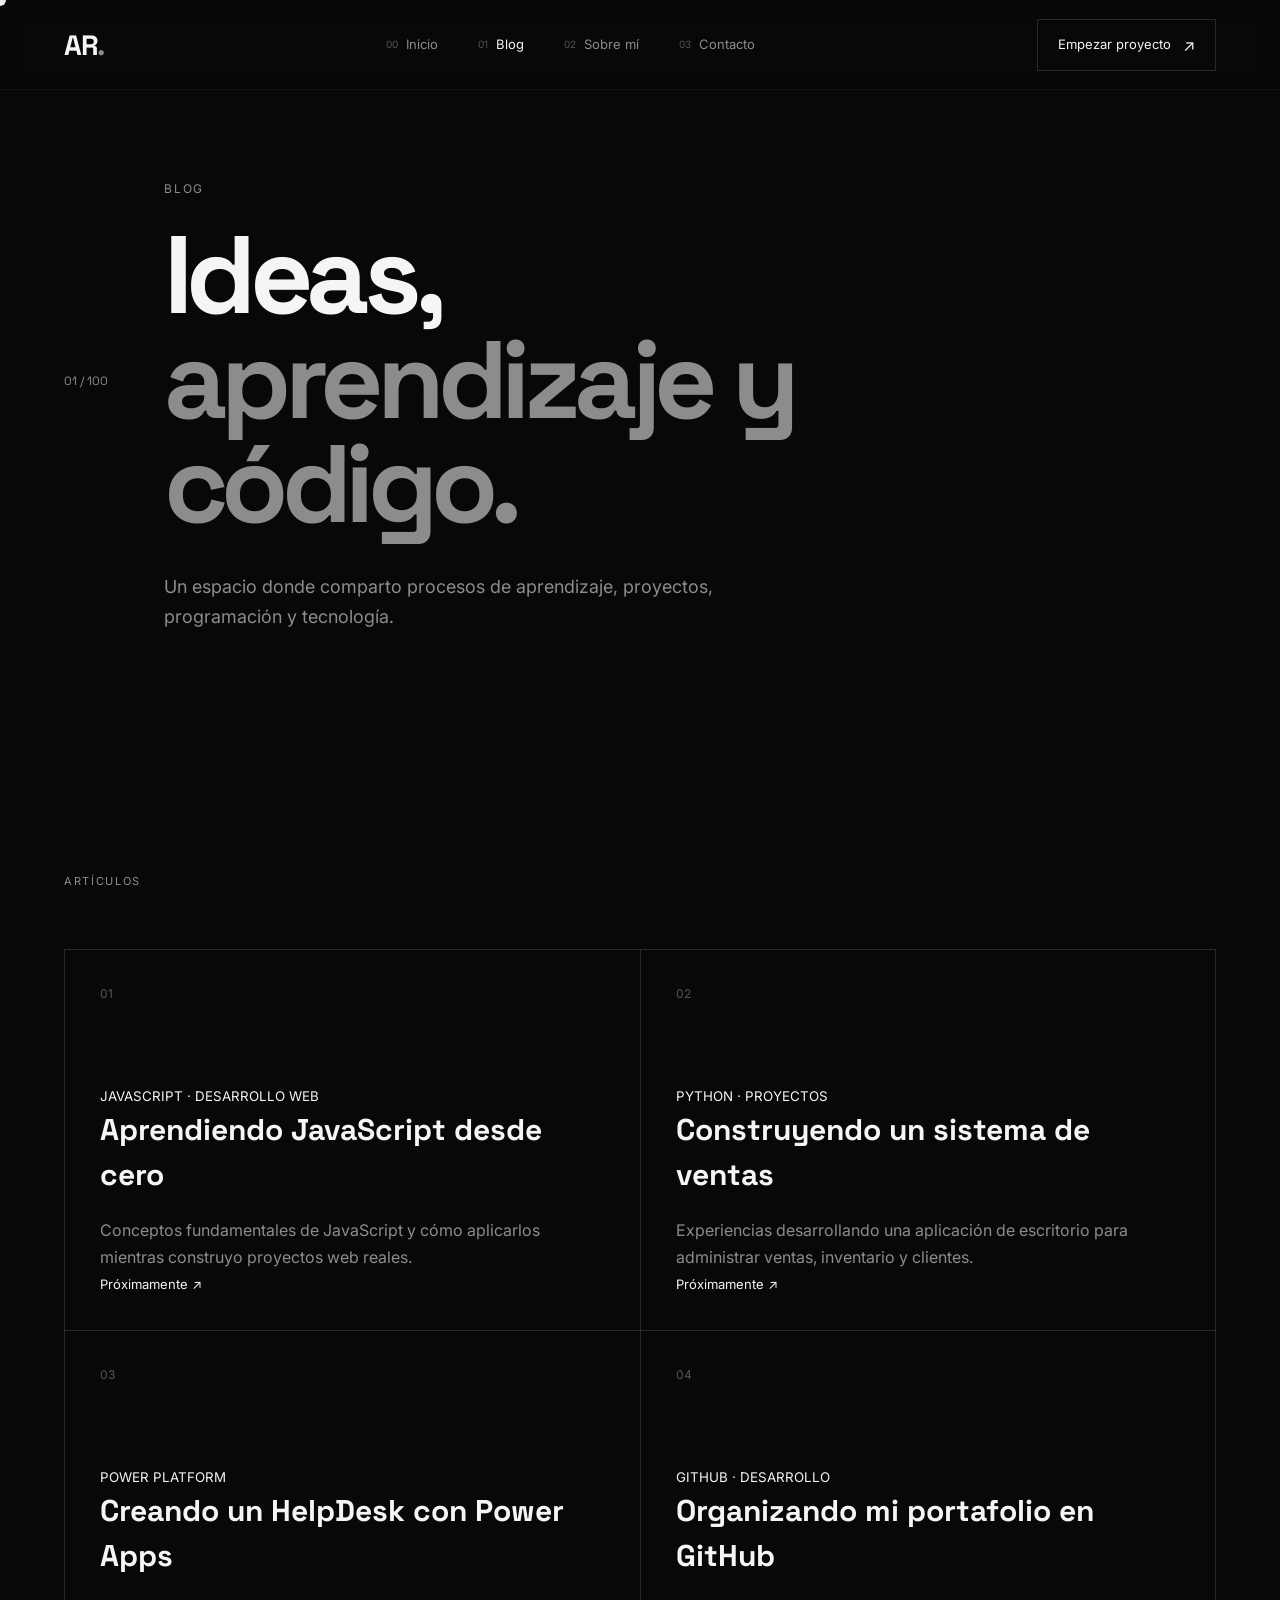
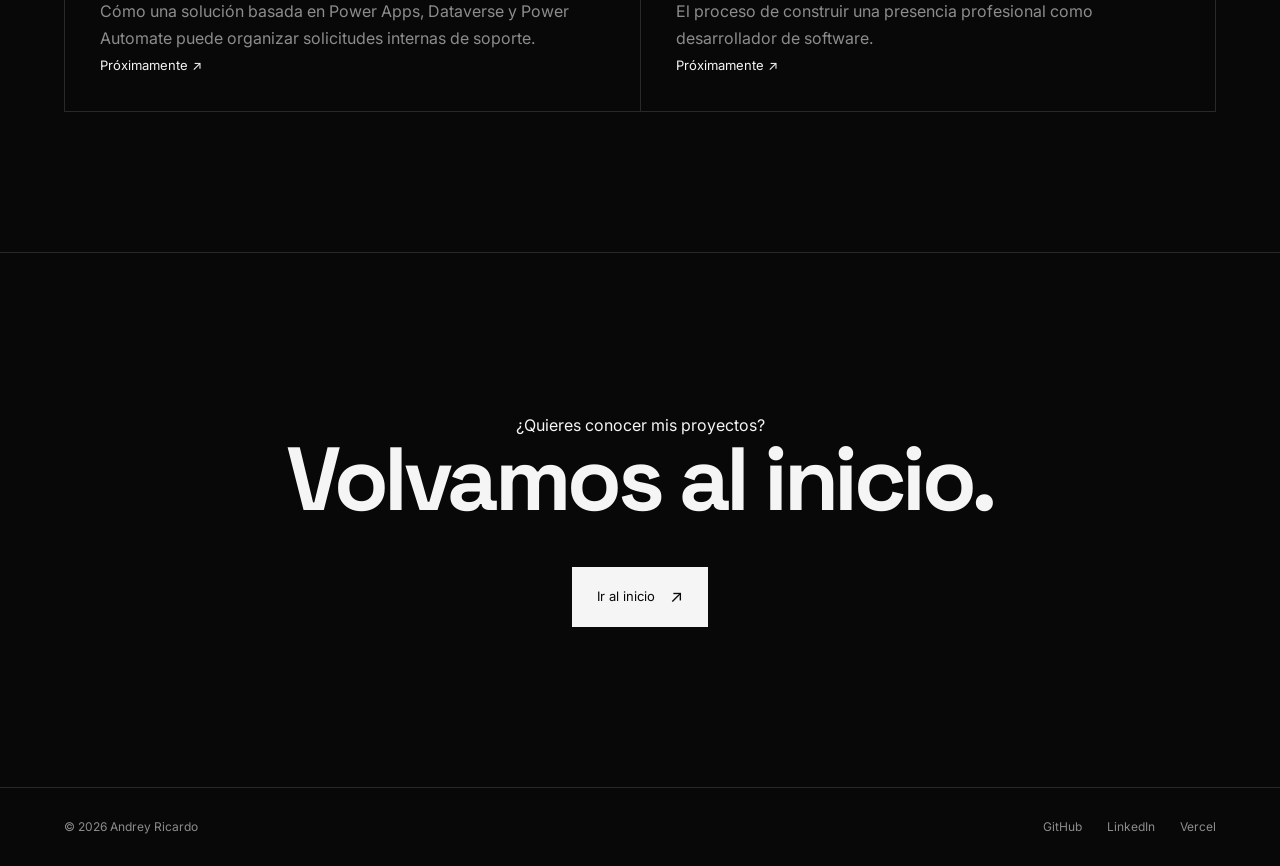
==== blog.html @ fd251677 "Se agrega el proyecto" ====
<!DOCTYPE html>
<html lang="es">
<head>

    <meta charset="UTF-8">
    <meta name="viewport" content="width=device-width, initial-scale=1.0">

    <title>Blog | Andrey Ricardo</title>

    <meta
        name="description"
        content="Blog de desarrollo de software de Andrey Ricardo."
    >

    <link rel="preconnect" href="https://fonts.googleapis.com">
    <link rel="preconnect" href="https://fonts.gstatic.com" crossorigin>

    <link
        href="https://fonts.googleapis.com/css2?family=Inter:wght@400;500;600;700&family=Space+Grotesk:wght@400;500;600;700&display=swap"
        rel="stylesheet"
    >

    <link rel="stylesheet" href="styles.css">

</head>

<body>

    <div class="cursor"></div>


    <!-- ================= HEADER ================= -->

    <header class="header">

        <a href="index.html" class="logo">
            AR<span>.</span>
        </a>

        <nav class="nav">

            <a href="index.html" class="nav-link">
                <span>00</span> Inicio
            </a>

            <a href="blog.html" class="nav-link active">
                <span>01</span> Blog
            </a>

            <a href="sobre-mi.html" class="nav-link">
                <span>02</span> Sobre mí
            </a>

            <a href="contacto.html" class="nav-link">
                <span>03</span> Contacto
            </a>

        </nav>

        <a href="contacto.html" class="header-button">
            Empezar proyecto
            <span>↗</span>
        </a>

        <button class="menu-button" id="menuButton">
            ☰
        </button>

    </header>


    <!-- ================= MENU MOVIL ================= -->

    <div class="mobile-menu" id="mobileMenu">

        <a href="index.html">00 — Inicio</a>
        <a href="blog.html">01 — Blog</a>
        <a href="sobre-mi.html">02 — Sobre mí</a>
        <a href="contacto.html">03 — Contacto</a>

    </div>


    <!-- ================= CONTENIDO ================= -->

    <main>

        <section class="page-hero">

            <div class="hero-number">
                01 / 100
            </div>

            <div>

                <p class="eyebrow">
                    BLOG
                </p>

                <h1>
                    Ideas,
                    <span>aprendizaje y código.</span>
                </h1>

                <p>
                    Un espacio donde comparto procesos de aprendizaje,
                    proyectos, programación y tecnología.
                </p>

            </div>

        </section>


        <section class="section">

            <div class="section-label">
                ARTÍCULOS
            </div>

            <div class="blog-grid">


                <article class="blog-card">

                    <div class="blog-number">
                        01
                    </div>

                    <div class="blog-content">

                        <small>
                            JAVASCRIPT · DESARROLLO WEB
                        </small>

                        <h2>
                            Aprendiendo JavaScript desde cero
                        </h2>

                        <p>
                            Conceptos fundamentales de JavaScript y cómo
                            aplicarlos mientras construyo proyectos web reales.
                        </p>

                        <span class="read-more">
                            Próximamente ↗
                        </span>

                    </div>

                </article>


                <article class="blog-card">

                    <div class="blog-number">
                        02
                    </div>

                    <div class="blog-content">

                        <small>
                            PYTHON · PROYECTOS
                        </small>

                        <h2>
                            Construyendo un sistema de ventas
                        </h2>

                        <p>
                            Experiencias desarrollando una aplicación de
                            escritorio para administrar ventas, inventario
                            y clientes.
                        </p>

                        <span class="read-more">
                            Próximamente ↗
                        </span>

                    </div>

                </article>


                <article class="blog-card">

                    <div class="blog-number">
                        03
                    </div>

                    <div class="blog-content">

                        <small>
                            POWER PLATFORM
                        </small>

                        <h2>
                            Creando un HelpDesk con Power Apps
                        </h2>

                        <p>
                            Cómo una solución basada en Power Apps,
                            Dataverse y Power Automate puede organizar
                            solicitudes internas de soporte.
                        </p>

                        <span class="read-more">
                            Próximamente ↗
                        </span>

                    </div>

                </article>


                <article class="blog-card">

                    <div class="blog-number">
                        04
                    </div>

                    <div class="blog-content">

                        <small>
                            GITHUB · DESARROLLO
                        </small>

                        <h2>
                            Organizando mi portafolio en GitHub
                        </h2>

                        <p>
                            El proceso de construir una presencia profesional
                            como desarrollador de software.
                        </p>

                        <span class="read-more">
                            Próximamente ↗
                        </span>

                    </div>

                </article>


            </div>

        </section>


        <section class="cta">

            <p>
                ¿Quieres conocer mis proyectos?
            </p>

            <h2>
                Volvamos al inicio.
            </h2>

            <a href="index.html" class="button button-primary">
                Ir al inicio
                <span>↗</span>
            </a>

        </section>

    </main>


    <!-- ================= FOOTER ================= -->

    <footer class="footer">

        <div>
            © 2026 Andrey Ricardo
        </div>

        <div class="footer-links">

            <a
                href="https://github.com/andrey300910"
                target="_blank"
                rel="noopener noreferrer"
            >
                GitHub
            </a>

            <a
                href="https://www.linkedin.com/in/andrey-ricardo-silva-8a6061210"
                target="_blank"
                rel="noopener noreferrer"
            >
                LinkedIn
            </a>

            <a
                href="https://vercel.com/andrey300910s-projects"
                target="_blank"
                rel="noopener noreferrer"
            >
                Vercel
            </a>

        </div>

    </footer>


    <script src="script.js"></script>

</body>
</html>
---- styles.css ----
/* ==========================================
   VARIABLES
========================================== */

:root {
    --background: #080808;
    --background-light: #101010;
    --text: #f5f5f5;
    --text-muted: #8c8c8c;
    --border: #292929;

    --font-main: "Inter", sans-serif;
    --font-title: "Space Grotesk", sans-serif;
}


/* ==========================================
   RESET
========================================== */

* {
    margin: 0;
    padding: 0;
    box-sizing: border-box;
}

html {
    scroll-behavior: smooth;
}

body {
    background: var(--background);
    color: var(--text);

    font-family: var(--font-main);

    line-height: 1.5;

    overflow-x: hidden;
}

body.loaded {
    opacity: 1;
}

a {
    color: inherit;
    text-decoration: none;
}

button,
input,
textarea {
    font-family: inherit;
}

button {
    border: none;
}

::selection {
    background: var(--text);
    color: var(--background);
}


/* ==========================================
   CURSOR
========================================== */

.cursor {
    position: fixed;

    width: 12px;
    height: 12px;

    background: var(--text);

    border-radius: 50%;

    pointer-events: none;

    transform: translate(-50%, -50%);

    z-index: 9999;

    mix-blend-mode: difference;

    transition:
        width 0.2s ease,
        height 0.2s ease;
}


/* ==========================================
   HEADER
========================================== */

.header {
    position: fixed;

    top: 0;
    left: 0;

    width: 100%;

    height: 90px;

    padding: 0 5vw;

    display: flex;

    align-items: center;

    justify-content: space-between;

    background: rgba(8, 8, 8, 0.88);

    backdrop-filter: blur(12px);

    border-bottom: 1px solid rgba(255, 255, 255, 0.05);

    z-index: 1000;
}


/* LOGO */

.logo {
    font-family: var(--font-title);

    font-size: 28px;

    font-weight: 700;

    letter-spacing: -0.05em;
}

.logo span {
    color: var(--text-muted);
}


/* NAV */

.nav {
    display: flex;

    align-items: center;

    gap: 40px;
}

.nav-link {
    display: flex;

    align-items: center;

    gap: 8px;

    color: var(--text-muted);

    font-size: 13px;

    transition: color 0.3s ease;
}

.nav-link span {
    color: #555;

    font-size: 10px;
}

.nav-link:hover,
.nav-link.active {
    color: var(--text);
}


/* HEADER BUTTON */

.header-button {
    display: flex;

    align-items: center;

    gap: 12px;

    padding: 13px 20px;

    border: 1px solid var(--border);

    font-size: 13px;

    transition:
        background 0.3s ease,
        color 0.3s ease;
}

.header-button span {
    font-size: 16px;
}

.header-button:hover {
    background: var(--text);

    color: var(--background);
}


/* MENU BUTTON */

.menu-button {
    display: none;

    background: transparent;

    color: var(--text);

    cursor: pointer;

    font-size: 13px;
}


/* MOBILE MENU */

.mobile-menu {
    display: none;

    position: fixed;

    top: 90px;
    left: 0;

    width: 100%;

    padding: 25px;

    background: var(--background);

    border-bottom: 1px solid var(--border);

    z-index: 999;
}

.mobile-menu a {
    display: block;

    padding: 18px 0;

    border-bottom: 1px solid var(--border);

    color: var(--text-muted);

    font-size: 14px;
}

.mobile-menu a:hover {
    color: var(--text);
}


/* ==========================================
   HERO
========================================== */

.hero {
    min-height: 100vh;

    padding: 180px 5vw 100px;

    display: flex;

    flex-direction: column;

    justify-content: center;
}

.hero-number {
    color: var(--text-muted);

    font-size: 12px;

    margin-bottom: 50px;

    font-family: var(--font-title);
}

.hero-content {
    max-width: 1100px;
}

.eyebrow {
    margin-bottom: 25px;

    color: var(--text-muted);

    font-size: 12px;

    letter-spacing: 0.15em;

    text-transform: uppercase;
}

.hero h1 {
    max-width: 1100px;

    font-family: var(--font-title);

    font-size: clamp(55px, 9vw, 125px);

    line-height: 0.95;

    letter-spacing: -0.06em;
}

.hero h1 span {
    display: block;

    color: var(--text-muted);
}

.hero-description {
    max-width: 650px;

    margin-top: 40px;

    color: var(--text-muted);

    font-size: 18px;

    line-height: 1.7;
}

.hero-info {
    display: flex;

    flex-wrap: wrap;

    gap: 40px;

    margin-top: 50px;
}

.hero-info-item {
    display: flex;

    flex-direction: column;

    gap: 8px;
}

.hero-info-item span:first-child {
    color: #555;

    font-size: 10px;

    text-transform: uppercase;

    letter-spacing: 0.1em;
}

.hero-info-item span:last-child {
    font-size: 14px;
}

.hero-buttons {
    display: flex;

    gap: 15px;

    margin-top: 50px;
}


/* ==========================================
   BUTTONS
========================================== */

.button {
    display: inline-flex;

    align-items: center;

    justify-content: center;

    gap: 15px;

    padding: 16px 24px;

    border: 1px solid var(--border);

    font-size: 13px;

    transition:
        background 0.3s ease,
        color 0.3s ease,
        border-color 0.3s ease;
}

.button span {
    font-size: 17px;
}

.button-primary {
    background: var(--text);

    color: var(--background);

    border-color: var(--text);
}

.button-primary:hover {
    background: transparent;

    color: var(--text);
}

.button-secondary {
    background: transparent;

    color: var(--text);
}

.button-secondary:hover {
    background: var(--text);

    color: var(--background);

    border-color: var(--text);
}


/* ==========================================
   MARQUEE
========================================== */

.marquee {
    width: 100%;

    overflow: hidden;

    border-top: 1px solid var(--border);

    border-bottom: 1px solid var(--border);

    padding: 25px 0;
}

.marquee-content {
    display: flex;

    width: max-content;

    gap: 50px;

    animation: marquee 25s linear infinite;
}

.marquee-content span {
    font-family: var(--font-title);

    font-size: 15px;

    text-transform: uppercase;

    letter-spacing: 0.08em;

    color: var(--text-muted);
}

@keyframes marquee {

    from {
        transform: translateX(0);
    }

    to {
        transform: translateX(-50%);
    }

}


/* ==========================================
   SECTIONS
========================================== */

.section {
    padding: 140px 5vw;
}

.section-label {
    margin-bottom: 60px;

    color: var(--text-muted);

    font-size: 11px;

    text-transform: uppercase;

    letter-spacing: 0.15em;
}


/* ==========================================
   MANIFESTO
========================================== */

.manifesto {
    border-top: 1px solid var(--border);
}

.manifesto-content {
    max-width: 1100px;
}

.manifesto h2 {
    font-family: var(--font-title);

    font-size: clamp(40px, 6vw, 80px);

    line-height: 1;

    letter-spacing: -0.04em;
}

.manifesto h2 span {
    color: var(--text-muted);
}

.manifesto p {
    max-width: 700px;

    margin-top: 35px;

    color: var(--text-muted);

    font-size: 17px;

    line-height: 1.8;
}


/* ==========================================
   PROJECTS
========================================== */

.projects-grid {
    display: grid;

    grid-template-columns: repeat(3, 1fr);

    gap: 1px;

    background: var(--border);

    border: 1px solid var(--border);
}

.project-card {
    min-height: 420px;

    padding: 35px;

    background: var(--background);

    display: flex;

    flex-direction: column;

    justify-content: space-between;

    transition: background 0.3s ease;
}

.project-card:hover {
    background: var(--background-light);
}

.project-top {
    display: flex;

    justify-content: space-between;

    align-items: flex-start;
}

.project-number {
    color: #555;

    font-size: 11px;
}

.project-icon {
    color: var(--text-muted);

    font-size: 25px;
}

.project-card h3 {
    margin-bottom: 20px;

    font-family: var(--font-title);

    font-size: 27px;
}

.project-card p {
    color: var(--text-muted);

    line-height: 1.7;
}

.project-tags {
    display: flex;

    flex-wrap: wrap;

    gap: 8px;

    margin-top: 25px;
}

.project-tags span {
    padding: 7px 10px;

    border: 1px solid var(--border);

    color: var(--text-muted);

    font-size: 10px;
}


/* ==========================================
   STACK
========================================== */

.stack-content {
    display: grid;

    grid-template-columns: 1fr 2fr;

    gap: 80px;
}

.stack-content h2 {
    font-family: var(--font-title);

    font-size: clamp(35px, 5vw, 60px);

    line-height: 1;
}

.stack-content h2 span {
    color: var(--text-muted);
}

.stack-grid {
    display: grid;

    grid-template-columns: repeat(2, 1fr);

    border-top: 1px solid var(--border);
}

.stack-item {
    padding: 25px 0;

    border-bottom: 1px solid var(--border);

    color: var(--text-muted);

    font-family: var(--font-title);

    transition: color 0.3s ease;
}

.stack-item:hover {
    color: var(--text);
}


/* ==========================================
   CTA
========================================== */

.cta {
    padding: 160px 5vw;

    border-top: 1px solid var(--border);

    text-align: center;
}

.cta-content {
    max-width: 900px;

    margin: 0 auto;
}

.cta h2 {
    margin-bottom: 45px;

    font-family: var(--font-title);

    font-size: clamp(45px, 7vw, 90px);

    line-height: 0.95;

    letter-spacing: -0.05em;
}

.cta h2 span {
    display: block;

    color: var(--text-muted);
}


/* ==========================================
   PAGE HERO
========================================== */

.page-hero {
    min-height: 70vh;

    padding: 180px 5vw 100px;

    display: grid;

    grid-template-columns: 100px 1fr;

    align-items: center;
}

.page-hero h1 {
    max-width: 900px;

    font-family: var(--font-title);

    font-size: clamp(55px, 9vw, 110px);

    line-height: 0.95;

    letter-spacing: -0.06em;
}

.page-hero h1 span {
    display: block;

    color: var(--text-muted);
}

.page-hero p:not(.eyebrow) {
    max-width: 650px;

    margin-top: 35px;

    color: var(--text-muted);

    font-size: 18px;

    line-height: 1.7;
}


/* ==========================================
   BLOG
========================================== */

.blog-grid {
    display: grid;

    grid-template-columns: repeat(2, 1fr);

    gap: 1px;

    background: var(--border);

    border: 1px solid var(--border);
}

.blog-card {
    min-height: 380px;

    padding: 35px;

    background: var(--background);

    display: flex;

    flex-direction: column;

    justify-content: space-between;

    transition: background 0.3s ease;
}

.blog-card:hover {
    background: var(--background-light);
}

.blog-number {
    color: #555;

    font-size: 12px;
}

.blog-content h2 {
    margin-bottom: 20px;

    font-family: var(--font-title);

    font-size: 30px;
}

.blog-content p {
    color: var(--text-muted);

    line-height: 1.7;
}

.read-more {
    margin-top: 30px;

    color: var(--text);

    font-size: 13px;
}


/* ==========================================
   SOBRE MÍ
========================================== */

.about-content {
    display: grid;

    grid-template-columns: 1fr 2fr;

    gap: 80px;
}

.about-content h2 {
    font-family: var(--font-title);

    font-size: clamp(40px, 6vw, 70px);

    line-height: 1;
}

.about-content h2 span {
    color: var(--text-muted);
}

.about-text p {
    margin-bottom: 25px;

    color: var(--text-muted);

    line-height: 1.8;
}


/* ==========================================
   TIMELINE
========================================== */

.timeline {
    margin-top: 100px;

    border-top: 1px solid var(--border);
}

.timeline-item {
    display: grid;

    grid-template-columns: 100px 1fr;

    gap: 40px;

    padding: 35px 0;

    border-bottom: 1px solid var(--border);
}

.timeline-number {
    color: #555;

    font-family: var(--font-title);
}

.timeline-item h3 {
    margin-bottom: 10px;

    font-family: var(--font-title);

    font-size: 20px;
}

.timeline-item p {
    color: var(--text-muted);

    line-height: 1.7;
}


/* ==========================================
   SKILLS
========================================== */

.skills-list {
    display: grid;

    grid-template-columns: repeat(2, 1fr);

    border-top: 1px solid var(--border);
}

.skills-list div {
    padding: 25px 0;

    border-bottom: 1px solid var(--border);

    color: var(--text-muted);

    font-family: var(--font-title);

    font-size: 18px;
}


/* ==========================================
   CONTACTO
========================================== */

.contact-grid {
    display: grid;

    grid-template-columns: repeat(2, 1fr);

    gap: 1px;

    background: var(--border);

    border: 1px solid var(--border);
}

.contact-card {
    padding: 35px;

    min-height: 220px;

    background: var(--background);

    display: flex;

    flex-direction: column;

    justify-content: space-between;

    transition: background 0.3s ease;
}

.contact-card:hover {
    background: var(--background-light);
}

.contact-card small {
    color: #555;

    text-transform: uppercase;

    letter-spacing: 0.1em;

    font-size: 10px;
}

.contact-card h3 {
    font-family: var(--font-title);

    font-size: 25px;
}

.contact-card p {
    color: var(--text-muted);

    font-size: 14px;
}

.contact-card a {
    color: var(--text);

    font-size: 13px;
}


/* ==========================================
   CONTACT FORM
========================================== */

.contact-form-container {
    max-width: 900px;

    margin: 100px auto 0;
}

.contact-form {
    display: grid;

    gap: 30px;
}

.form-group {
    margin-bottom: 35px;
}

.form-group label {
    display: block;

    margin-bottom: 12px;

    color: var(--text);

    font-size: 14px;
}

.form-group input,
.form-group textarea {
    width: 100%;

    background: transparent;

    border: 1px solid var(--border);

    color: var(--text);

    padding: 18px;

    outline: none;

    transition: border-color 0.3s ease;
}

.form-group input:focus,
.form-group textarea:focus {
    border-color: var(--text-muted);
}

.form-group textarea {
    min-height: 180px;

    resize: vertical;
}

.form-message {
    margin-top: 20px;

    color: var(--text-muted);
}


/* ==========================================
   BRIEF DE PROYECTO
========================================== */

.brief-section {
    padding: 80px 5vw 120px;
}

.brief-container {
    max-width: 1000px;

    margin: 0 auto;
}


/* ==========================================
   PROGRESO
========================================== */

.brief-progress {
    display: flex;

    align-items: center;

    margin-bottom: 80px;
}

.brief-progress-item {
    display: flex;

    align-items: center;

    gap: 12px;

    color: var(--text-muted);

    font-size: 13px;

    text-transform: uppercase;

    letter-spacing: 0.08em;

    transition: 0.3s ease;
}

.brief-progress-item span {
    width: 36px;

    height: 36px;

    border: 1px solid var(--border);

    display: flex;

    align-items: center;

    justify-content: center;

    font-size: 11px;
}

.brief-progress-item.active {
    color: var(--text);
}

.brief-progress-item.active span {
    background: var(--text);

    color: var(--background);

    border-color: var(--text);
}

.brief-line {
    width: 100px;

    height: 1px;

    background: var(--border);

    margin: 0 25px;
}


/* ==========================================
   PASOS
========================================== */

.brief-step {
    display: none;
}

.brief-step.active {
    display: block;

    animation: briefFade 0.4s ease;
}

@keyframes briefFade {

    from {
        opacity: 0;

        transform: translateY(15px);
    }

    to {
        opacity: 1;

        transform: translateY(0);
    }

}


/* ==========================================
   ENCABEZADO BRIEF
========================================== */

.brief-heading {
    display: flex;

    gap: 30px;

    margin-bottom: 70px;
}

.brief-code {
    color: var(--text-muted);

    font-family: var(--font-title);

    font-size: 14px;

    padding-top: 8px;
}

.brief-heading h2 {
    margin: 0 0 15px;

    font-family: var(--font-title);

    font-size: clamp(32px, 5vw, 60px);

    line-height: 1;
}

.brief-heading p {
    max-width: 600px;

    color: var(--text-muted);

    line-height: 1.7;
}


/* ==========================================
   CAMPOS BRIEF
========================================== */

.brief-section .form-group {
    margin-bottom: 55px;
}

.brief-section .form-group > label {
    display: block;

    margin-bottom: 15px;

    color: var(--text);

    font-family: var(--font-title);

    font-size: 18px;
}

.brief-section .form-group input[type="text"],
.brief-section .form-group input[type="email"],
.brief-section .form-group textarea {
    width: 100%;

    box-sizing: border-box;

    background: transparent;

    border: 1px solid var(--border);

    color: var(--text);

    padding: 20px;

    font-family: var(--font-main);

    font-size: 16px;

    outline: none;

    transition: 0.3s ease;
}

.brief-section .form-group textarea {
    resize: vertical;

    min-height: 180px;
}

.brief-section .form-group input:focus,
.brief-section .form-group textarea:focus {
    border-color: var(--text-muted);
}

.brief-section .form-group input::placeholder,
.brief-section .form-group textarea::placeholder {
    color: #555;
}


/* ==========================================
   OPCIONES BRIEF
========================================== */

.option-grid {
    display: grid;

    grid-template-columns: repeat(2, 1fr);

    gap: 12px;
}

.option-card {
    position: relative;

    cursor: pointer;
}

.option-card input {
    position: absolute;

    opacity: 0;

    pointer-events: none;
}

.option-card span {
    display: flex;

    align-items: center;

    min-height: 25px;

    padding: 22px;

    border: 1px solid var(--border);

    color: var(--text-muted);

    transition: 0.3s ease;
}

.option-card:hover span {
    border-color: #555;

    color: var(--text);
}

.option-card input:checked + span {
    border-color: var(--text);

    background: var(--text);

    color: var(--background);
}


/* ==========================================
   BOTONES BRIEF
========================================== */

.brief-actions {
    display: flex;

    justify-content: space-between;

    align-items: center;

    gap: 20px;

    margin-top: 60px;
}

.brief-actions .button {
    cursor: pointer;
}

.brief-actions button:disabled {
    opacity: 0.6;

    cursor: wait;
}


/* ==========================================
   RESUMEN BRIEF
========================================== */

.brief-summary {
    border-top: 1px solid var(--border);

    border-bottom: 1px solid var(--border);

    margin-top: 70px;
}

.summary-header {
    padding: 25px 0;

    font-family: var(--font-title);

    font-size: 20px;

    border-bottom: 1px solid var(--border);
}

.summary-row {
    display: flex;

    justify-content: space-between;

    gap: 30px;

    padding: 22px 0;

    border-bottom: 1px solid var(--border);
}

.summary-row:last-child {
    border-bottom: none;
}

.summary-row span {
    color: var(--text-muted);
}

.summary-row strong {
    text-align: right;

    max-width: 60%;

    font-weight: 500;
}


/* ==========================================
   MENSAJE BRIEF
========================================== */

.brief-section .form-message {
    margin-top: 25px;

    color: var(--text-muted);

    line-height: 1.6;
}


/* ==========================================
   ANTI-SPAM
========================================== */

.form-honeypot {
    position: absolute;

    left: -9999px;

    width: 1px;

    height: 1px;

    opacity: 0;

    pointer-events: none;
}


/* ==========================================
   FOOTER
========================================== */

.footer {
    padding: 30px 5vw;

    border-top: 1px solid var(--border);

    display: flex;

    justify-content: space-between;

    align-items: center;

    color: var(--text-muted);

    font-size: 12px;
}

.footer-links {
    display: flex;

    gap: 25px;
}

.footer-links a {
    transition: color 0.3s ease;
}

.footer-links a:hover {
    color: var(--text);
}


/* ==========================================
   RESPONSIVE
========================================== */

@media (max-width: 900px) {

    .nav,
    .header-button {
        display: none;
    }

    .menu-button {
        display: block;
    }


    .projects-grid {
        grid-template-columns: 1fr;
    }


    .stack-content {
        grid-template-columns: 1fr;

        gap: 50px;
    }


    .about-content {
        grid-template-columns: 1fr;

        gap: 50px;
    }


    .page-hero {
        grid-template-columns: 1fr;

        gap: 30px;
    }


    .page-hero .hero-number {
        margin-bottom: 0;
    }

}


/* ==========================================
   MOBILE
========================================== */

@media (max-width: 700px) {

    .header {
        height: 75px;

        padding: 0 20px;
    }


    .mobile-menu {
        top: 75px;
    }


    .cursor {
        display: none;
    }


    .hero {
        padding: 140px 20px 80px;
    }


    .hero h1 {
        font-size: clamp(48px, 15vw, 75px);
    }


    .hero-description {
        font-size: 16px;
    }


    .hero-info {
        flex-direction: column;

        gap: 20px;
    }


    .hero-buttons {
        flex-direction: column;

        align-items: stretch;
    }


    .hero-buttons .button {
        width: 100%;
    }


    .section {
        padding: 90px 20px;
    }


    .manifesto h2 {
        font-size: 45px;
    }


    .projects-grid {
        grid-template-columns: 1fr;
    }


    .project-card {
        min-height: 350px;
    }


    .stack-grid {
        grid-template-columns: 1fr;
    }


    .page-hero {
        min-height: auto;

        padding: 140px 20px 80px;
    }


    .page-hero h1 {
        font-size: clamp(48px, 14vw, 75px);
    }


    .blog-grid {
        grid-template-columns: 1fr;
    }


    .contact-grid {
        grid-template-columns: 1fr;
    }


    .skills-list {
        grid-template-columns: 1fr;
    }


    .timeline-item {
        grid-template-columns: 1fr;

        gap: 10px;
    }


    .cta {
        padding: 100px 20px;
    }


    .cta h2 {
        font-size: 50px;
    }


    .footer {
        flex-direction: column;

        gap: 20px;

        align-items: flex-start;
    }


    /* ======================================
       BRIEF MOBILE
    ====================================== */

    .brief-section {
        padding: 60px 20px 80px;
    }


    .brief-progress {
        margin-bottom: 60px;
    }


    .brief-progress-item {
        font-size: 10px;
    }


    .brief-progress-item span {
        width: 30px;

        height: 30px;
    }


    .brief-line {
        width: 40px;

        margin: 0 12px;
    }


    .brief-heading {
        gap: 15px;

        margin-bottom: 50px;
    }


    .brief-heading h2 {
        font-size: 36px;
    }


    .option-grid {
        grid-template-columns: 1fr;
    }


    .brief-actions {
        flex-direction: column-reverse;

        align-items: stretch;
    }


    .brief-actions .button {
        width: 100%;

        justify-content: center;
    }


    .summary-row {
        flex-direction: column;

        gap: 8px;
    }


    .summary-row strong {
        max-width: 100%;

        text-align: left;
    }

}
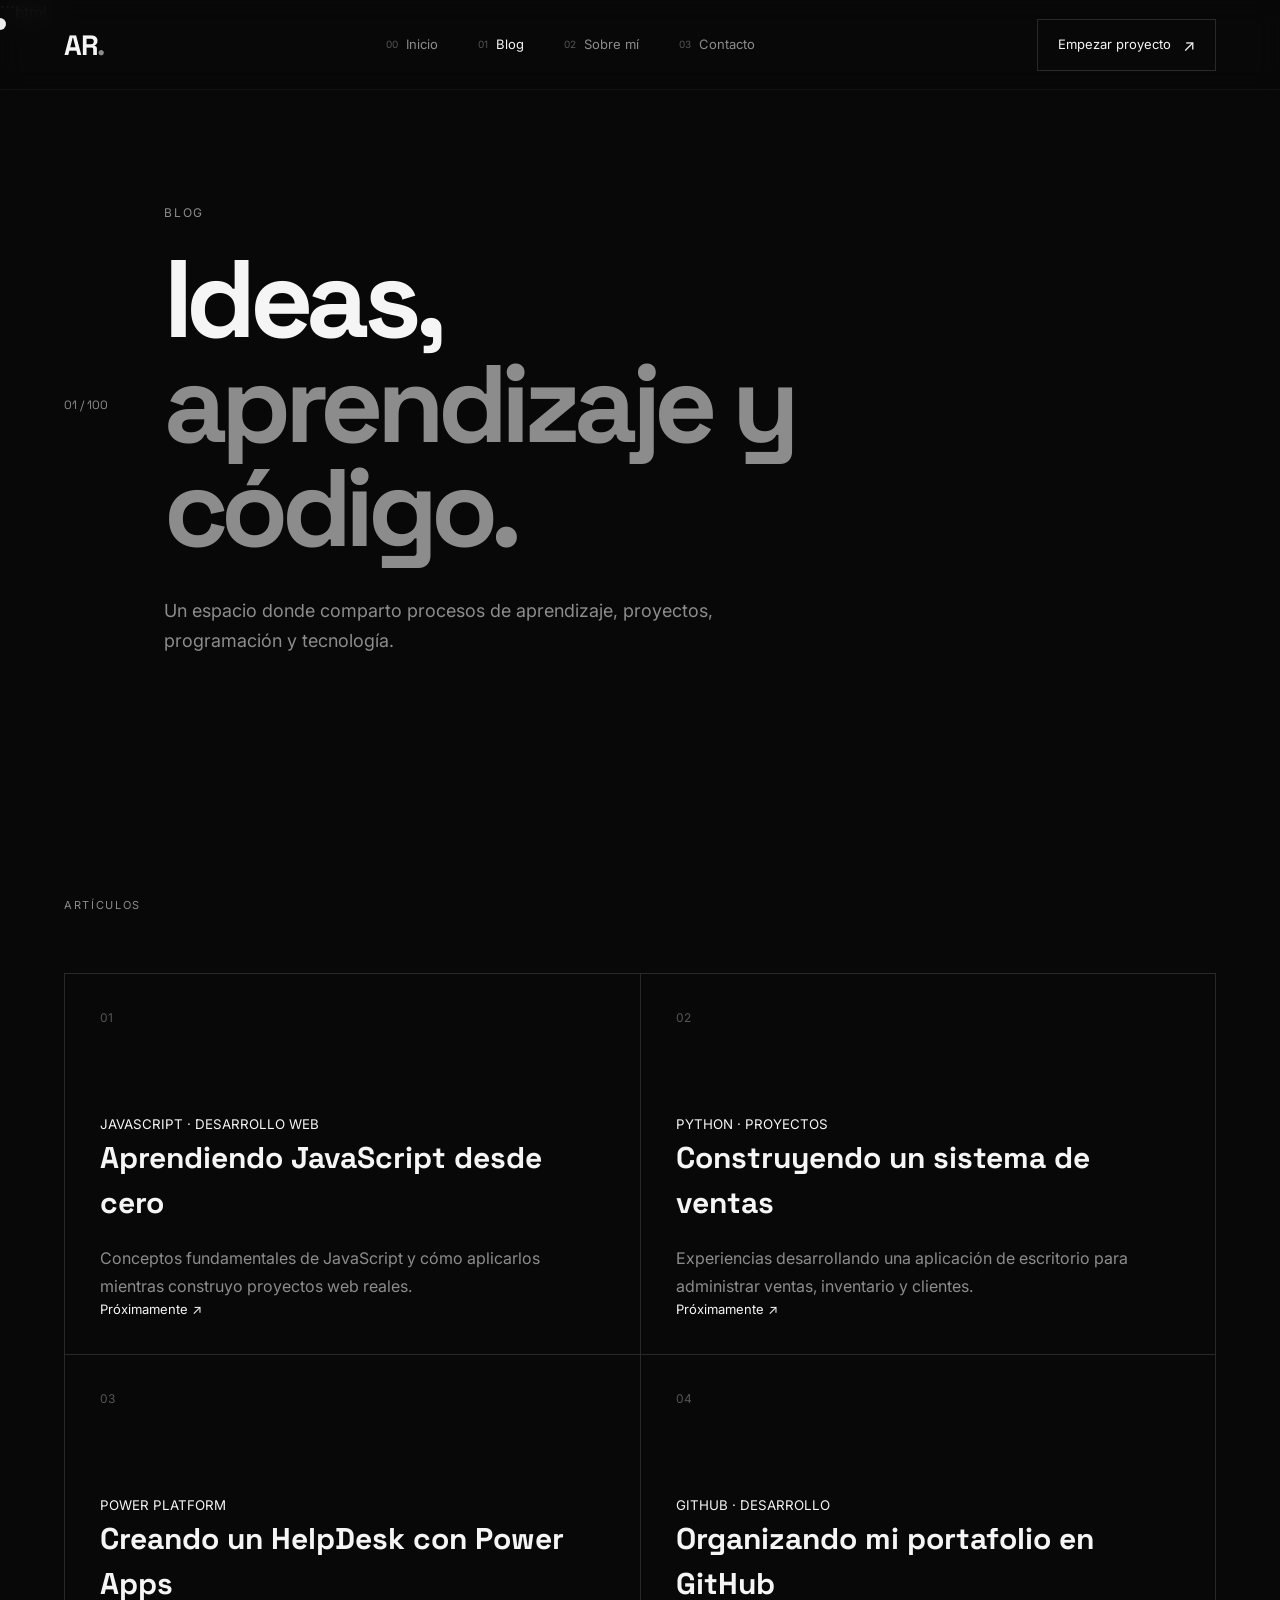
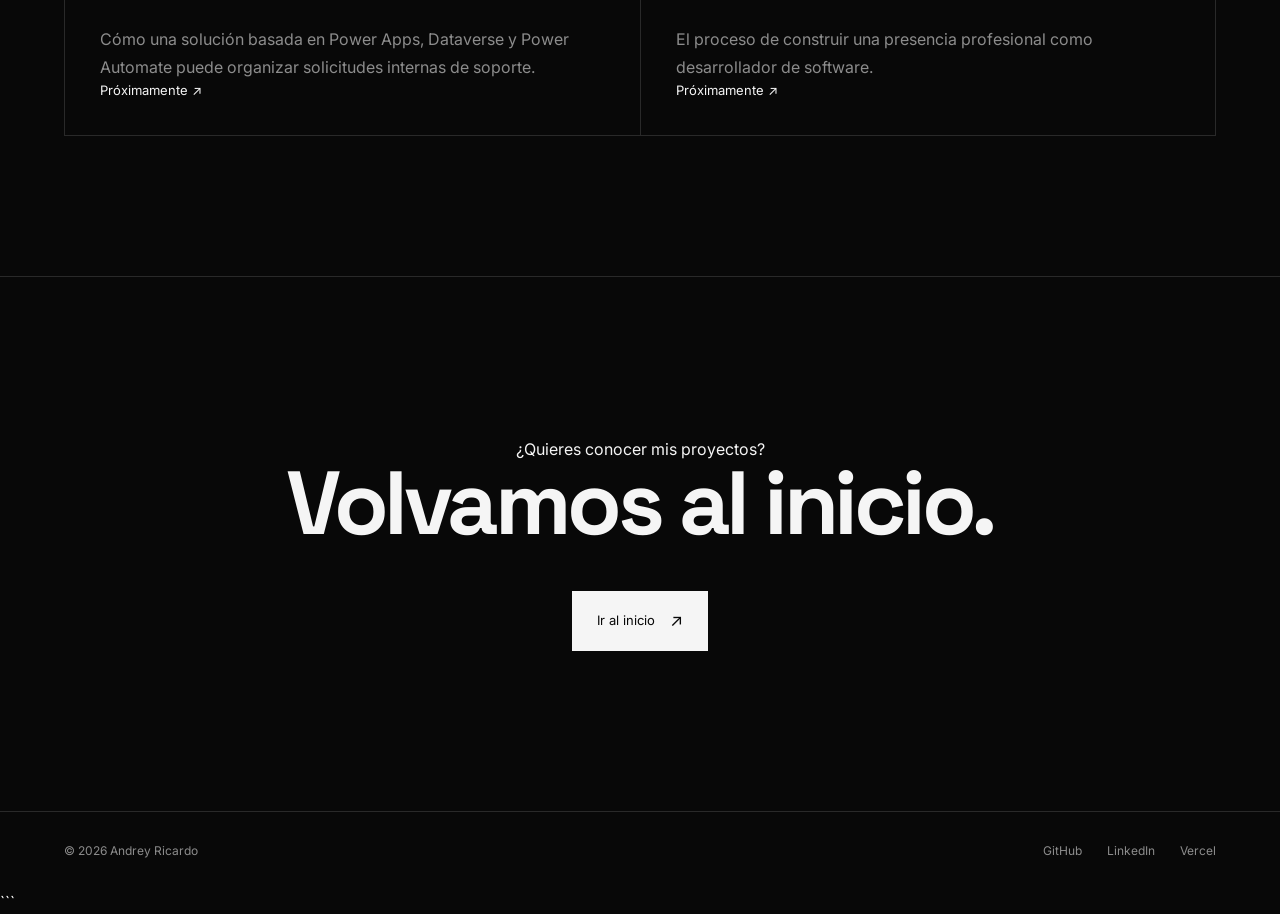
==== commit 805aea27: "feat: improve portfolio SEO" ====
--- a/blog.html
+++ b/blog.html
@@ -1,68 +1,185 @@
+```html
 <!DOCTYPE html>
 <html lang="es">
+
 <head>
-
     <meta charset="UTF-8">
+
     <meta name="viewport" content="width=device-width, initial-scale=1.0">
 
-    <title>Blog | Andrey Ricardo</title>
+    <title>Blog | Andrey Ricardo · Desarrollo de Software</title>
 
     <meta
         name="description"
-        content="Blog de desarrollo de software de Andrey Ricardo."
-    >
-
+        content="Blog de Andrey Ricardo sobre desarrollo de software, programación, desarrollo web, automatización, bases de datos y tecnologías Full Stack."
+    >
+
+    <meta name="author" content="Andrey Ricardo">
+    <meta name="robots" content="index, follow">
+    <meta name="language" content="Spanish">
+    <meta name="theme-color" content="#080808">
+
+    <!-- Canonical -->
+    <link
+        rel="canonical"
+        href="https://andrey-portafolio.vercel.app/blog.html"
+    >
+
+    <!-- Favicon -->
+    <link rel="icon" type="image/svg+xml" href="assets/img/favicon.svg">
+    <link
+        rel="icon"
+        type="image/png"
+        sizes="512x512"
+        href="assets/img/favicon-512.png"
+    >
+    <link
+        rel="icon"
+        type="image/png"
+        sizes="32x32"
+        href="assets/img/favicon-32.png"
+    >
+    <link
+        rel="icon"
+        type="image/png"
+        sizes="16x16"
+        href="assets/img/favicon-16.png"
+    >
+    <link rel="alternate icon" href="assets/img/favicon.ico">
+    <link
+        rel="apple-touch-icon"
+        sizes="180x180"
+        href="assets/img/favicon-180.png"
+    >
+
+    <!-- Open Graph -->
+    <meta property="og:type" content="website">
+    <meta
+        property="og:title"
+        content="Blog | Andrey Ricardo · Desarrollo de Software"
+    >
+    <meta
+        property="og:description"
+        content="Artículos sobre desarrollo de software, programación, desarrollo web, automatización, bases de datos y tecnologías Full Stack."
+    >
+    <meta
+        property="og:url"
+        content="https://andrey-portafolio.vercel.app/blog.html"
+    >
+    <meta property="og:site_name" content="Andrey Ricardo">
+    <meta property="og:locale" content="es_CO">
+    <meta
+        property="og:image"
+        content="https://andrey-portafolio.vercel.app/assets/img/og-image.png"
+    >
+    <meta property="og:image:width" content="1200">
+    <meta property="og:image:height" content="630">
+    <meta
+        property="og:image:alt"
+        content="Andrey Ricardo - Desarrollador de Software y Full Stack Developer"
+    >
+
+    <!-- Twitter / X -->
+    <meta name="twitter:card" content="summary_large_image">
+    <meta
+        name="twitter:title"
+        content="Blog | Andrey Ricardo · Desarrollo de Software"
+    >
+    <meta
+        name="twitter:description"
+        content="Artículos sobre desarrollo de software, programación, desarrollo web, automatización, bases de datos y tecnologías Full Stack."
+    >
+    <meta
+        name="twitter:image"
+        content="https://andrey-portafolio.vercel.app/assets/img/og-image.png"
+    >
+
+    <!-- Tipografías -->
     <link rel="preconnect" href="https://fonts.googleapis.com">
-    <link rel="preconnect" href="https://fonts.gstatic.com" crossorigin>
-
+    <link
+        rel="preconnect"
+        href="https://fonts.gstatic.com"
+        crossorigin
+    >
     <link
         href="https://fonts.googleapis.com/css2?family=Inter:wght@400;500;600;700&family=Space+Grotesk:wght@400;500;600;700&display=swap"
         rel="stylesheet"
     >
 
+    <!-- CSS -->
     <link rel="stylesheet" href="styles.css">
-
 </head>
 
+
 <body>
 
-    <div class="cursor"></div>
+    <div class="cursor" aria-hidden="true"></div>
 
 
     <!-- ================= HEADER ================= -->
 
     <header class="header">
 
-        <a href="index.html" class="logo">
+        <a
+            href="index.html"
+            class="logo"
+            aria-label="Andrey Ricardo - Inicio"
+        >
             AR<span>.</span>
         </a>
 
-        <nav class="nav">
-
-            <a href="index.html" class="nav-link">
+        <nav
+            class="nav"
+            aria-label="Navegación principal"
+        >
+
+            <a
+                href="index.html"
+                class="nav-link"
+            >
                 <span>00</span> Inicio
             </a>
 
-            <a href="blog.html" class="nav-link active">
+            <a
+                href="blog.html"
+                class="nav-link active"
+                aria-current="page"
+            >
                 <span>01</span> Blog
             </a>
 
-            <a href="sobre-mi.html" class="nav-link">
+            <a
+                href="sobre-mi.html"
+                class="nav-link"
+            >
                 <span>02</span> Sobre mí
             </a>
 
-            <a href="contacto.html" class="nav-link">
+            <a
+                href="contacto.html"
+                class="nav-link"
+            >
                 <span>03</span> Contacto
             </a>
 
         </nav>
 
-        <a href="contacto.html" class="header-button">
+        <a
+            href="contacto.html"
+            class="header-button"
+        >
             Empezar proyecto
             <span>↗</span>
         </a>
 
-        <button class="menu-button" id="menuButton">
+        <button
+            class="menu-button"
+            id="menuButton"
+            type="button"
+            aria-label="Abrir menú de navegación"
+            aria-controls="mobileMenu"
+            aria-expanded="false"
+        >
             ☰
         </button>
 
@@ -71,12 +188,26 @@
 
     <!-- ================= MENU MOVIL ================= -->
 
-    <div class="mobile-menu" id="mobileMenu">
-
-        <a href="index.html">00 — Inicio</a>
-        <a href="blog.html">01 — Blog</a>
-        <a href="sobre-mi.html">02 — Sobre mí</a>
-        <a href="contacto.html">03 — Contacto</a>
+    <div
+        class="mobile-menu"
+        id="mobileMenu"
+    >
+
+        <a href="index.html">
+            00 — Inicio
+        </a>
+
+        <a href="blog.html">
+            01 — Blog
+        </a>
+
+        <a href="sobre-mi.html">
+            02 — Sobre mí
+        </a>
+
+        <a href="contacto.html">
+            03 — Contacto
+        </a>
 
     </div>
 
@@ -258,7 +389,10 @@
                 Volvamos al inicio.
             </h2>
 
-            <a href="index.html" class="button button-primary">
+            <a
+                href="index.html"
+                class="button button-primary"
+            >
                 Ir al inicio
                 <span>↗</span>
             </a>
@@ -310,4 +444,6 @@
     <script src="script.js"></script>
 
 </body>
-</html>+
+</html>
+```
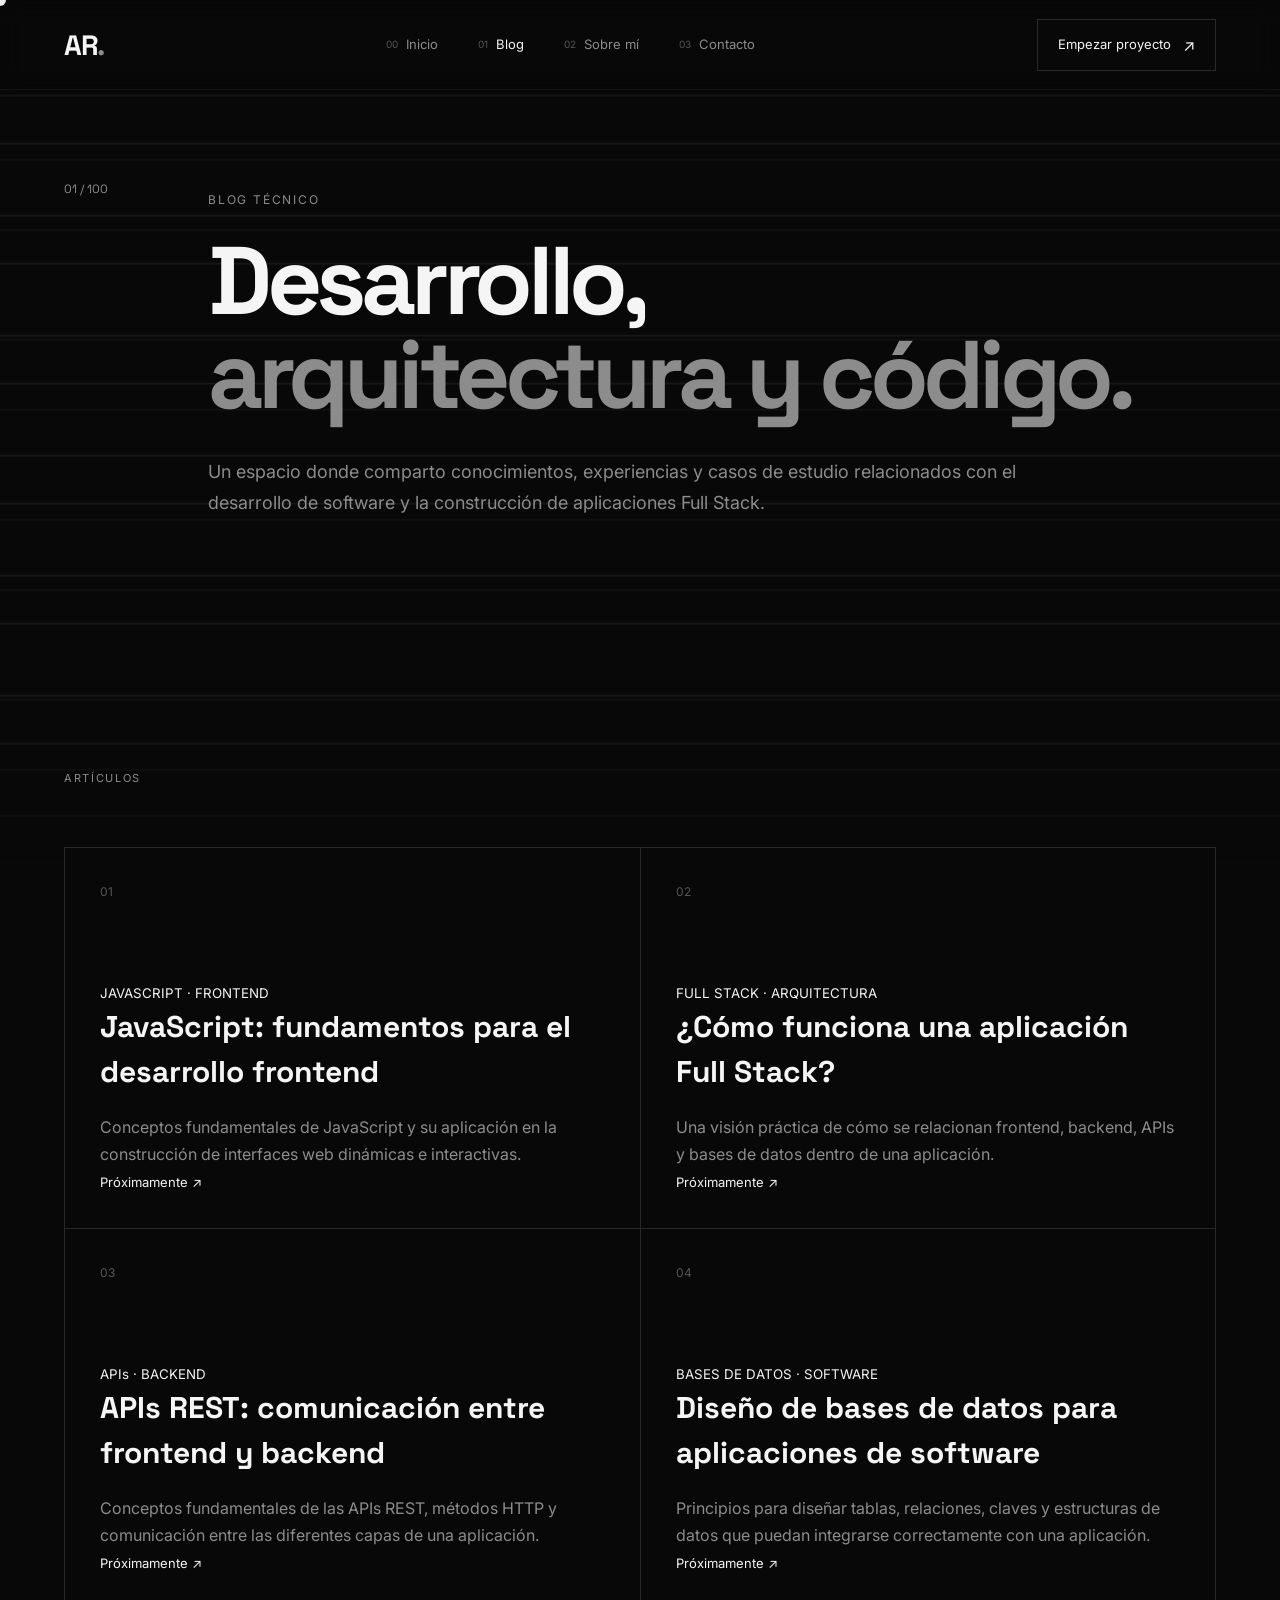
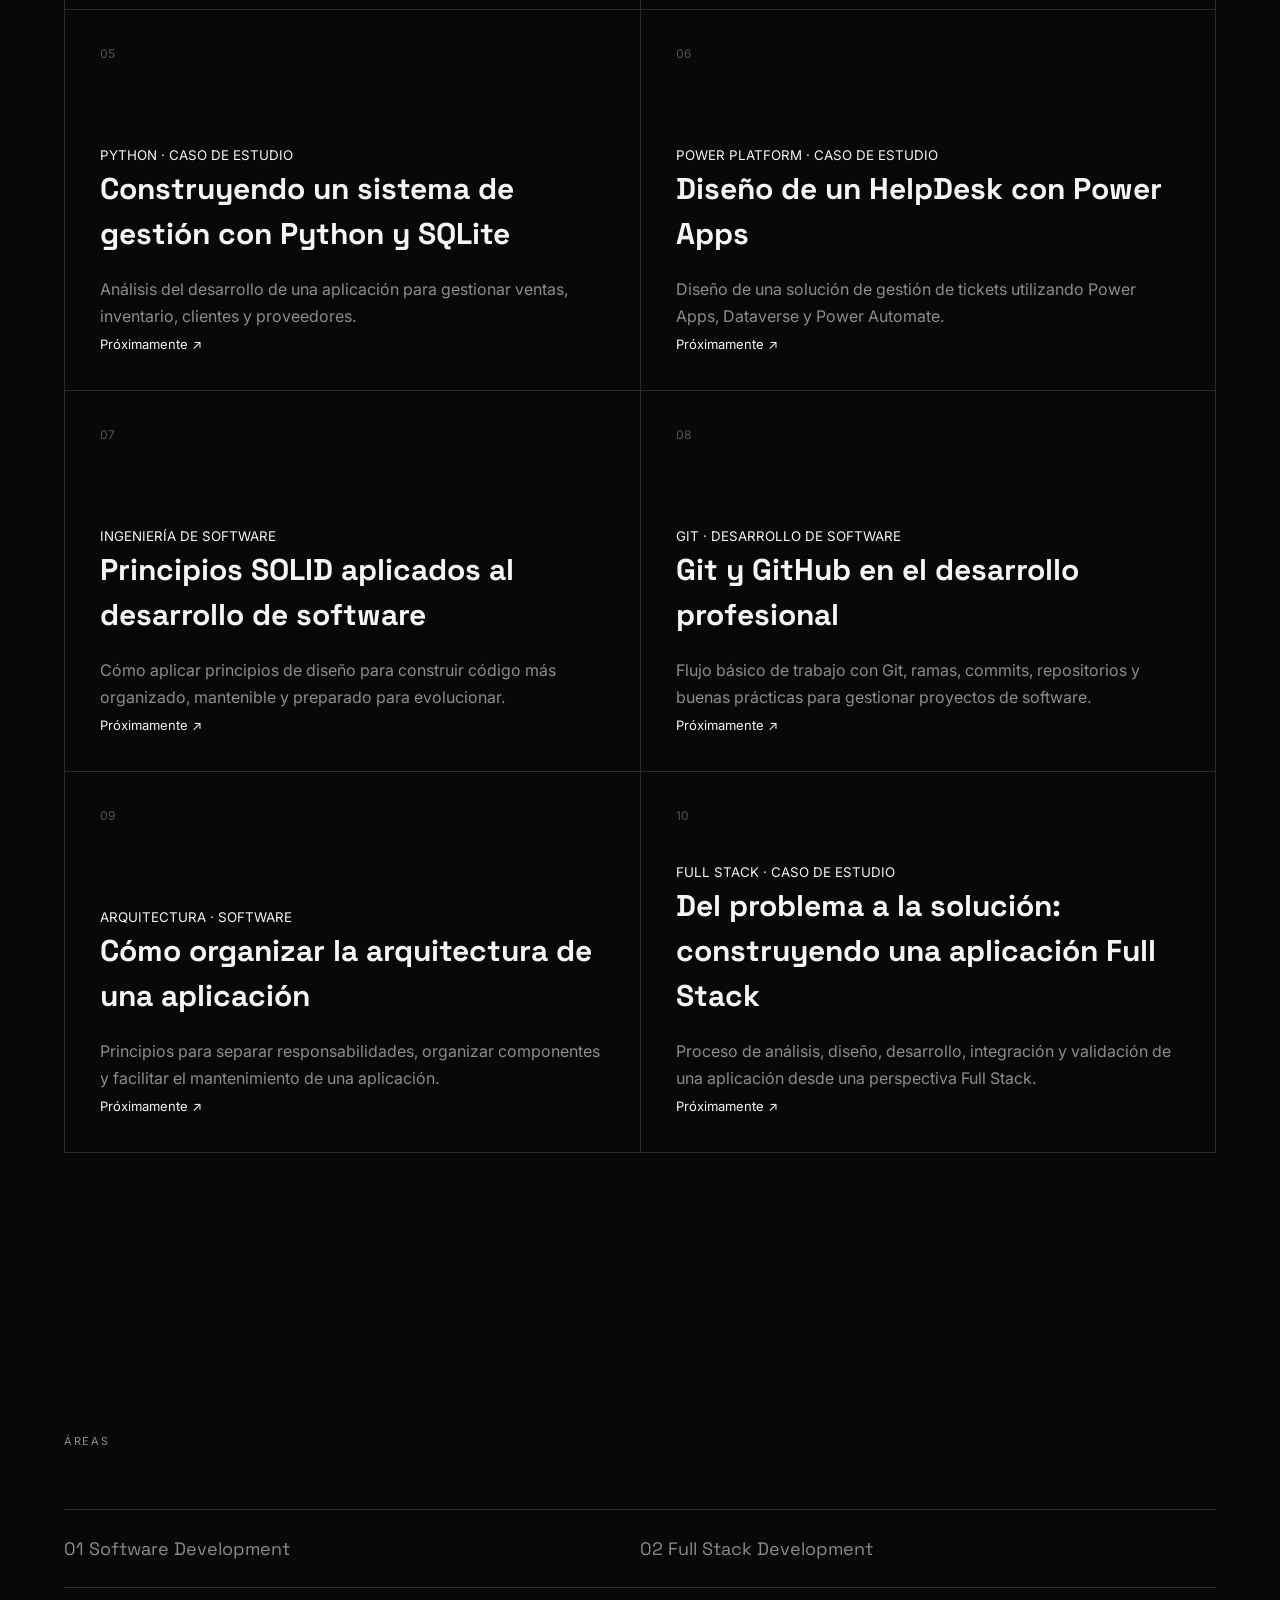
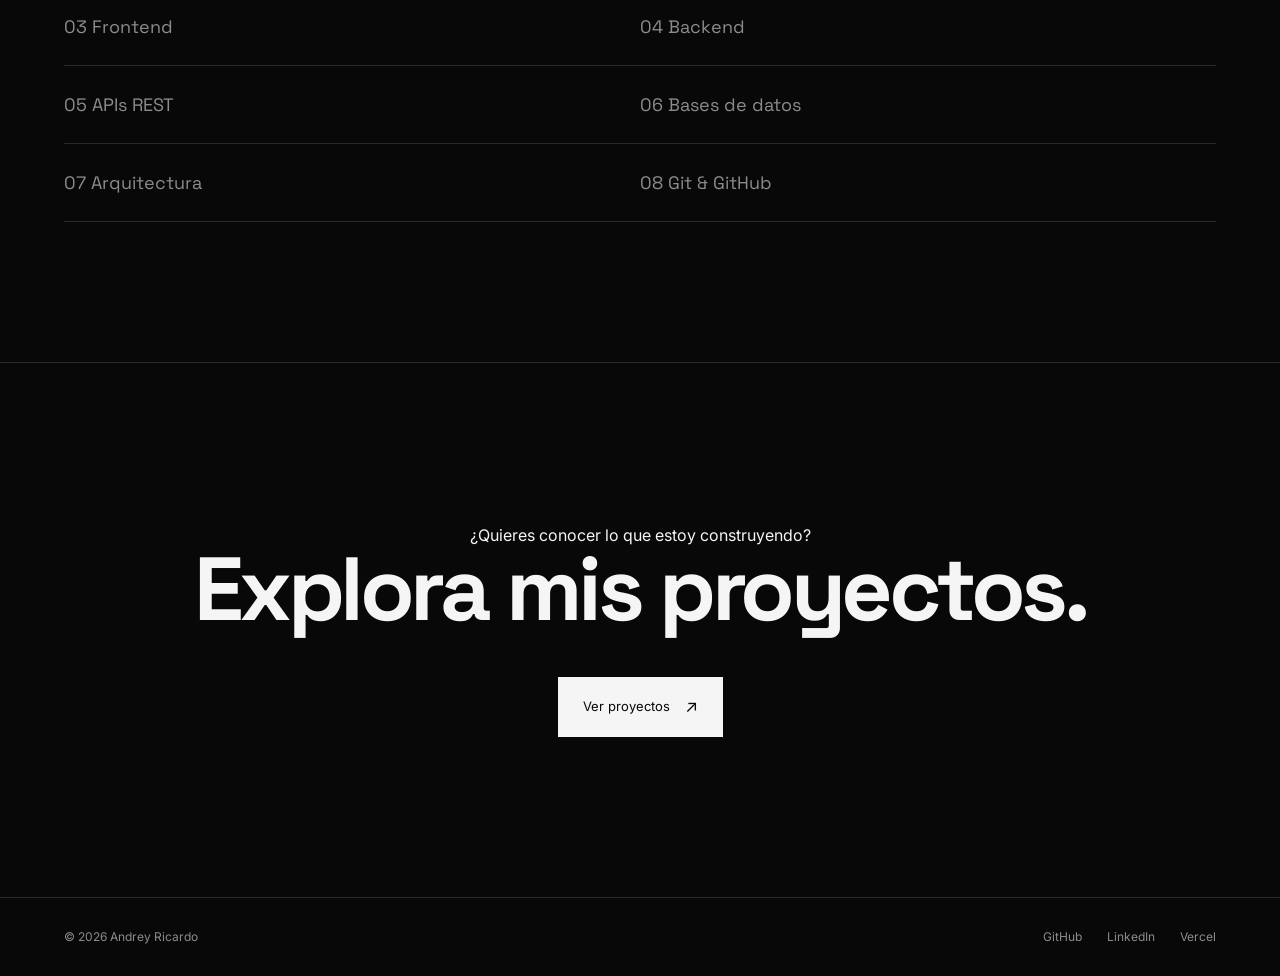
==== commit 196ea1f8: "Actualizar portafolio y estilos" ====
--- a/blog.html
+++ b/blog.html
@@ -1,119 +1,206 @@
-```html
 <!DOCTYPE html>
+
 <html lang="es">
 
 <head>
+
     <meta charset="UTF-8">
 
-    <meta name="viewport" content="width=device-width, initial-scale=1.0">
-
-    <title>Blog | Andrey Ricardo · Desarrollo de Software</title>
+    <meta
+        name="viewport"
+        content="width=device-width, initial-scale=1.0"
+    >
+
+    <title>Blog | Andrey Ricardo · Software Developer · Full Stack</title>
 
     <meta
         name="description"
-        content="Blog de Andrey Ricardo sobre desarrollo de software, programación, desarrollo web, automatización, bases de datos y tecnologías Full Stack."
-    >
-
-    <meta name="author" content="Andrey Ricardo">
-    <meta name="robots" content="index, follow">
-    <meta name="language" content="Spanish">
-    <meta name="theme-color" content="#080808">
-
-    <!-- Canonical -->
+        content="Blog técnico de Andrey Ricardo, Ingeniero de Sistemas y Software Developer. Desarrollo Full Stack, frontend, backend, APIs, bases de datos, arquitectura y casos de estudio."
+    >
+
+    <meta
+        name="author"
+        content="Andrey Ricardo"
+    >
+
+    <meta
+        name="robots"
+        content="index, follow"
+    >
+
+    <meta
+        name="language"
+        content="Spanish"
+    >
+
+    <meta
+        name="theme-color"
+        content="#080808"
+    >
+
+
+    <!-- ================= CANONICAL ================= -->
+
     <link
         rel="canonical"
         href="https://andrey-portafolio.vercel.app/blog.html"
     >
 
-    <!-- Favicon -->
-    <link rel="icon" type="image/svg+xml" href="assets/img/favicon.svg">
+
+    <!-- ================= FAVICON ================= -->
+
+    <link
+        rel="icon"
+        type="image/svg+xml"
+        href="assets/img/favicon.svg"
+    >
+
     <link
         rel="icon"
         type="image/png"
         sizes="512x512"
         href="assets/img/favicon-512.png"
     >
+
     <link
         rel="icon"
         type="image/png"
         sizes="32x32"
         href="assets/img/favicon-32.png"
     >
+
     <link
         rel="icon"
         type="image/png"
         sizes="16x16"
         href="assets/img/favicon-16.png"
     >
-    <link rel="alternate icon" href="assets/img/favicon.ico">
+
+    <link
+        rel="alternate icon"
+        href="assets/img/favicon.ico"
+    >
+
     <link
         rel="apple-touch-icon"
         sizes="180x180"
         href="assets/img/favicon-180.png"
     >
 
-    <!-- Open Graph -->
-    <meta property="og:type" content="website">
+
+    <!-- ================= OPEN GRAPH ================= -->
+
+    <meta
+        property="og:type"
+        content="website"
+    >
+
     <meta
         property="og:title"
-        content="Blog | Andrey Ricardo · Desarrollo de Software"
-    >
+        content="Blog | Andrey Ricardo · Software Developer · Full Stack"
+    >
+
     <meta
         property="og:description"
-        content="Artículos sobre desarrollo de software, programación, desarrollo web, automatización, bases de datos y tecnologías Full Stack."
-    >
+        content="Artículos técnicos sobre desarrollo de software, frontend, backend, APIs, bases de datos, arquitectura y desarrollo Full Stack."
+    >
+
     <meta
         property="og:url"
         content="https://andrey-portafolio.vercel.app/blog.html"
     >
-    <meta property="og:site_name" content="Andrey Ricardo">
-    <meta property="og:locale" content="es_CO">
+
+    <meta
+        property="og:site_name"
+        content="Andrey Ricardo"
+    >
+
+    <meta
+        property="og:locale"
+        content="es_CO"
+    >
+
     <meta
         property="og:image"
         content="https://andrey-portafolio.vercel.app/assets/img/og-image.png"
     >
-    <meta property="og:image:width" content="1200">
-    <meta property="og:image:height" content="630">
+
+    <meta
+        property="og:image:width"
+        content="1200"
+    >
+
+    <meta
+        property="og:image:height"
+        content="630"
+    >
+
     <meta
         property="og:image:alt"
-        content="Andrey Ricardo - Desarrollador de Software y Full Stack Developer"
-    >
-
-    <!-- Twitter / X -->
-    <meta name="twitter:card" content="summary_large_image">
+        content="Andrey Ricardo - Software Developer · Full Stack"
+    >
+
+
+    <!-- ================= TWITTER / X ================= -->
+
+    <meta
+        name="twitter:card"
+        content="summary_large_image"
+    >
+
     <meta
         name="twitter:title"
-        content="Blog | Andrey Ricardo · Desarrollo de Software"
-    >
+        content="Blog | Andrey Ricardo · Software Developer · Full Stack"
+    >
+
     <meta
         name="twitter:description"
-        content="Artículos sobre desarrollo de software, programación, desarrollo web, automatización, bases de datos y tecnologías Full Stack."
-    >
+        content="Artículos técnicos sobre desarrollo de software, frontend, backend, APIs, bases de datos, arquitectura y desarrollo Full Stack."
+    >
+
     <meta
         name="twitter:image"
         content="https://andrey-portafolio.vercel.app/assets/img/og-image.png"
     >
 
-    <!-- Tipografías -->
-    <link rel="preconnect" href="https://fonts.googleapis.com">
+
+    <!-- ================= TIPOGRAFÍAS ================= -->
+
+    <link
+        rel="preconnect"
+        href="https://fonts.googleapis.com"
+    >
+
     <link
         rel="preconnect"
         href="https://fonts.gstatic.com"
         crossorigin
     >
+
     <link
         href="https://fonts.googleapis.com/css2?family=Inter:wght@400;500;600;700&family=Space+Grotesk:wght@400;500;600;700&display=swap"
         rel="stylesheet"
     >
 
-    <!-- CSS -->
-    <link rel="stylesheet" href="styles.css">
+
+    <!-- ================= CSS ================= -->
+
+    <link
+        rel="stylesheet"
+        href="styles.css"
+    >
+
 </head>
 
 
 <body>
 
-    <div class="cursor" aria-hidden="true"></div>
+    <!-- ================= CURSOR ================= -->
+
+    <div
+        class="cursor"
+        aria-hidden="true"
+    ></div>
 
 
     <!-- ================= HEADER ================= -->
@@ -128,6 +215,7 @@
             AR<span>.</span>
         </a>
 
+
         <nav
             class="nav"
             aria-label="Navegación principal"
@@ -139,6 +227,7 @@
             >
                 <span>00</span> Inicio
             </a>
+
 
             <a
                 href="blog.html"
@@ -148,6 +237,7 @@
                 <span>01</span> Blog
             </a>
 
+
             <a
                 href="sobre-mi.html"
                 class="nav-link"
@@ -155,6 +245,7 @@
                 <span>02</span> Sobre mí
             </a>
 
+
             <a
                 href="contacto.html"
                 class="nav-link"
@@ -163,6 +254,7 @@
             </a>
 
         </nav>
+
 
         <a
             href="contacto.html"
@@ -171,6 +263,7 @@
             Empezar proyecto
             <span>↗</span>
         </a>
+
 
         <button
             class="menu-button"
@@ -216,32 +309,39 @@
 
     <main>
 
+
+        <!-- ================= HERO ================= -->
+
         <section class="page-hero">
 
             <div class="hero-number">
                 01 / 100
             </div>
 
-            <div>
+
+            <div class="page-hero-content">
 
                 <p class="eyebrow">
-                    BLOG
+                    BLOG TÉCNICO
                 </p>
 
+
                 <h1>
-                    Ideas,
-                    <span>aprendizaje y código.</span>
+                    Desarrollo,
+                    <span>arquitectura y código.</span>
                 </h1>
 
-                <p>
-                    Un espacio donde comparto procesos de aprendizaje,
-                    proyectos, programación y tecnología.
+
+                <p class="page-hero-description">
+                    Un espacio donde comparto conocimientos, experiencias y casos de estudio relacionados con el desarrollo de software y la construcción de aplicaciones Full Stack.
                 </p>
 
             </div>
 
         </section>
 
+
+        <!-- ================= ARTÍCULOS ================= -->
 
         <section class="section">
 
@@ -249,38 +349,49 @@
                 ARTÍCULOS
             </div>
 
+
             <div class="blog-grid">
 
 
+                <!-- ================= ARTÍCULO 01 ================= -->
+
                 <article class="blog-card">
 
                     <div class="blog-number">
                         01
                     </div>
 
-                    <div class="blog-content">
-
-                        <small>
-                            JAVASCRIPT · DESARROLLO WEB
-                        </small>
-
-                        <h2>
-                            Aprendiendo JavaScript desde cero
-                        </h2>
-
-                        <p>
-                            Conceptos fundamentales de JavaScript y cómo
-                            aplicarlos mientras construyo proyectos web reales.
-                        </p>
-
-                        <span class="read-more">
-                            Próximamente ↗
-                        </span>
-
-                    </div>
-
-                </article>
-
+
+                    <div class="blog-content">
+
+                        <small>
+                            JAVASCRIPT · FRONTEND
+                        </small>
+
+
+                        <h2>
+                            JavaScript: fundamentos para el desarrollo
+                            frontend
+                        </h2>
+
+
+                        <p>
+                            Conceptos fundamentales de JavaScript y su
+                            aplicación en la construcción de interfaces
+                            web dinámicas e interactivas.
+                        </p>
+
+
+                        <span class="read-more">
+                            Próximamente ↗
+                        </span>
+
+                    </div>
+
+                </article>
+
+
+                <!-- ================= ARTÍCULO 02 ================= -->
 
                 <article class="blog-card">
 
@@ -288,30 +399,36 @@
                         02
                     </div>
 
-                    <div class="blog-content">
-
-                        <small>
-                            PYTHON · PROYECTOS
-                        </small>
-
-                        <h2>
-                            Construyendo un sistema de ventas
-                        </h2>
-
-                        <p>
-                            Experiencias desarrollando una aplicación de
-                            escritorio para administrar ventas, inventario
-                            y clientes.
-                        </p>
-
-                        <span class="read-more">
-                            Próximamente ↗
-                        </span>
-
-                    </div>
-
-                </article>
-
+
+                    <div class="blog-content">
+
+                        <small>
+                            FULL STACK · ARQUITECTURA
+                        </small>
+
+
+                        <h2>
+                            ¿Cómo funciona una aplicación Full Stack?
+                        </h2>
+
+
+                        <p>
+                            Una visión práctica de cómo se relacionan
+                            frontend, backend, APIs y bases de datos
+                            dentro de una aplicación.
+                        </p>
+
+
+                        <span class="read-more">
+                            Próximamente ↗
+                        </span>
+
+                    </div>
+
+                </article>
+
+
+                <!-- ================= ARTÍCULO 03 ================= -->
 
                 <article class="blog-card">
 
@@ -319,30 +436,37 @@
                         03
                     </div>
 
-                    <div class="blog-content">
-
-                        <small>
-                            POWER PLATFORM
-                        </small>
-
-                        <h2>
-                            Creando un HelpDesk con Power Apps
-                        </h2>
-
-                        <p>
-                            Cómo una solución basada en Power Apps,
-                            Dataverse y Power Automate puede organizar
-                            solicitudes internas de soporte.
-                        </p>
-
-                        <span class="read-more">
-                            Próximamente ↗
-                        </span>
-
-                    </div>
-
-                </article>
-
+
+                    <div class="blog-content">
+
+                        <small>
+                            APIs · BACKEND
+                        </small>
+
+
+                        <h2>
+                            APIs REST: comunicación entre frontend
+                            y backend
+                        </h2>
+
+
+                        <p>
+                            Conceptos fundamentales de las APIs REST,
+                            métodos HTTP y comunicación entre las
+                            diferentes capas de una aplicación.
+                        </p>
+
+
+                        <span class="read-more">
+                            Próximamente ↗
+                        </span>
+
+                    </div>
+
+                </article>
+
+
+                <!-- ================= ARTÍCULO 04 ================= -->
 
                 <article class="blog-card">
 
@@ -350,20 +474,252 @@
                         04
                     </div>
 
-                    <div class="blog-content">
-
-                        <small>
-                            GITHUB · DESARROLLO
-                        </small>
-
-                        <h2>
-                            Organizando mi portafolio en GitHub
-                        </h2>
-
-                        <p>
-                            El proceso de construir una presencia profesional
-                            como desarrollador de software.
-                        </p>
+
+                    <div class="blog-content">
+
+                        <small>
+                            BASES DE DATOS · SOFTWARE
+                        </small>
+
+
+                        <h2>
+                            Diseño de bases de datos para aplicaciones
+                            de software
+                        </h2>
+
+
+                        <p>
+                            Principios para diseñar tablas, relaciones,
+                            claves y estructuras de datos que puedan
+                            integrarse correctamente con una aplicación.
+                        </p>
+
+
+                        <span class="read-more">
+                            Próximamente ↗
+                        </span>
+
+                    </div>
+
+                </article>
+
+
+                <!-- ================= ARTÍCULO 05 ================= -->
+
+                <article class="blog-card">
+
+                    <div class="blog-number">
+                        05
+                    </div>
+
+
+                    <div class="blog-content">
+
+                        <small>
+                            PYTHON · CASO DE ESTUDIO
+                        </small>
+
+
+                        <h2>
+                            Construyendo un sistema de gestión con
+                            Python y SQLite
+                        </h2>
+
+
+                        <p>
+                            Análisis del desarrollo de una aplicación
+                            para gestionar ventas, inventario, clientes
+                            y proveedores.
+                        </p>
+
+
+                        <span class="read-more">
+                            Próximamente ↗
+                        </span>
+
+                    </div>
+
+                </article>
+
+
+                <!-- ================= ARTÍCULO 06 ================= -->
+
+                <article class="blog-card">
+
+                    <div class="blog-number">
+                        06
+                    </div>
+
+
+                    <div class="blog-content">
+
+                        <small>
+                            POWER PLATFORM · CASO DE ESTUDIO
+                        </small>
+
+
+                        <h2>
+                            Diseño de un HelpDesk con Power Apps
+                        </h2>
+
+
+                        <p>
+                            Diseño de una solución de gestión de tickets
+                            utilizando Power Apps, Dataverse y
+                            Power Automate.
+                        </p>
+
+
+                        <span class="read-more">
+                            Próximamente ↗
+                        </span>
+
+                    </div>
+
+                </article>
+
+
+                <!-- ================= ARTÍCULO 07 ================= -->
+
+                <article class="blog-card">
+
+                    <div class="blog-number">
+                        07
+                    </div>
+
+
+                    <div class="blog-content">
+
+                        <small>
+                            INGENIERÍA DE SOFTWARE
+                        </small>
+
+
+                        <h2>
+                            Principios SOLID aplicados al desarrollo
+                            de software
+                        </h2>
+
+
+                        <p>
+                            Cómo aplicar principios de diseño para
+                            construir código más organizado, mantenible
+                            y preparado para evolucionar.
+                        </p>
+
+
+                        <span class="read-more">
+                            Próximamente ↗
+                        </span>
+
+                    </div>
+
+                </article>
+
+
+                <!-- ================= ARTÍCULO 08 ================= -->
+
+                <article class="blog-card">
+
+                    <div class="blog-number">
+                        08
+                    </div>
+
+
+                    <div class="blog-content">
+
+                        <small>
+                            GIT · DESARROLLO DE SOFTWARE
+                        </small>
+
+
+                        <h2>
+                            Git y GitHub en el desarrollo profesional
+                        </h2>
+
+
+                        <p>
+                            Flujo básico de trabajo con Git, ramas,
+                            commits, repositorios y buenas prácticas
+                            para gestionar proyectos de software.
+                        </p>
+
+
+                        <span class="read-more">
+                            Próximamente ↗
+                        </span>
+
+                    </div>
+
+                </article>
+
+
+                <!-- ================= ARTÍCULO 09 ================= -->
+
+                <article class="blog-card">
+
+                    <div class="blog-number">
+                        09
+                    </div>
+
+
+                    <div class="blog-content">
+
+                        <small>
+                            ARQUITECTURA · SOFTWARE
+                        </small>
+
+
+                        <h2>
+                            Cómo organizar la arquitectura de una
+                            aplicación
+                        </h2>
+
+
+                        <p>
+                            Principios para separar responsabilidades,
+                            organizar componentes y facilitar el
+                            mantenimiento de una aplicación.
+                        </p>
+
+
+                        <span class="read-more">
+                            Próximamente ↗
+                        </span>
+
+                    </div>
+
+                </article>
+
+
+                <!-- ================= ARTÍCULO 10 ================= -->
+
+                <article class="blog-card">
+
+                    <div class="blog-number">
+                        10
+                    </div>
+
+
+                    <div class="blog-content">
+
+                        <small>
+                            FULL STACK · CASO DE ESTUDIO
+                        </small>
+
+
+                        <h2>
+                            Del problema a la solución: construyendo
+                            una aplicación Full Stack
+                        </h2>
+
+
+                        <p>
+                            Proceso de análisis, diseño, desarrollo,
+                            integración y validación de una aplicación
+                            desde una perspectiva Full Stack.
+                        </p>
+
 
                         <span class="read-more">
                             Próximamente ↗
@@ -379,21 +735,88 @@
         </section>
 
 
+        <!-- ================= ÁREAS ================= -->
+
+        <section class="section">
+
+            <div class="section-label">
+                ÁREAS
+            </div>
+
+
+            <div class="skills-list">
+
+                <div>
+                    <span>01</span>
+                    Software Development
+                </div>
+
+
+                <div>
+                    <span>02</span>
+                    Full Stack Development
+                </div>
+
+
+                <div>
+                    <span>03</span>
+                    Frontend
+                </div>
+
+
+                <div>
+                    <span>04</span>
+                    Backend
+                </div>
+
+
+                <div>
+                    <span>05</span>
+                    APIs REST
+                </div>
+
+
+                <div>
+                    <span>06</span>
+                    Bases de datos
+                </div>
+
+
+                <div>
+                    <span>07</span>
+                    Arquitectura
+                </div>
+
+
+                <div>
+                    <span>08</span>
+                    Git & GitHub
+                </div>
+
+            </div>
+
+        </section>
+
+
+        <!-- ================= CTA ================= -->
+
         <section class="cta">
 
             <p>
-                ¿Quieres conocer mis proyectos?
+                ¿Quieres conocer lo que estoy construyendo?
             </p>
 
+
             <h2>
-                Volvamos al inicio.
+                Explora mis proyectos.
             </h2>
+
 
             <a
                 href="index.html"
                 class="button button-primary"
             >
-                Ir al inicio
+                Ver proyectos
                 <span>↗</span>
             </a>
 
@@ -409,6 +832,7 @@
         <div>
             © 2026 Andrey Ricardo
         </div>
+
 
         <div class="footer-links">
 
@@ -420,6 +844,7 @@
                 GitHub
             </a>
 
+
             <a
                 href="https://www.linkedin.com/in/andrey-ricardo-silva-8a6061210"
                 target="_blank"
@@ -428,6 +853,7 @@
                 LinkedIn
             </a>
 
+
             <a
                 href="https://vercel.com/andrey300910s-projects"
                 target="_blank"
@@ -441,9 +867,10 @@
     </footer>
 
 
+    <!-- ================= JAVASCRIPT ================= -->
+
     <script src="script.js"></script>
 
 </body>
 
-</html>
-```
+</html>
--- a/styles.css
+++ b/styles.css
@@ -31,12 +31,13 @@
 body {
     background: var(--background);
     color: var(--text);
-
     font-family: var(--font-main);
-
     line-height: 1.5;
-
     overflow-x: hidden;
+    opacity: 1;
+
+    position: relative;
+    min-height: 100vh;
 }
 
 body.loaded {
@@ -65,6 +66,122 @@
 
 
 /* ==========================================
+   LLUVIA DIGITAL GLOBAL
+   ========================================== */
+
+/*
+   La lluvia ya no depende del .hero.
+
+   Ahora pertenece al BODY y aparece
+   automáticamente en todas las páginas:
+
+   - index.html
+   - blog.html
+   - sobre-mi.html
+   - contacto.html
+*/
+
+body::before {
+    content: "";
+
+    position: fixed;
+
+    inset: 0;
+
+    width: 100%;
+    height: 100%;
+
+    z-index: 0;
+
+    pointer-events: none;
+
+    opacity: 0.42;
+
+    background-image:
+        repeating-linear-gradient(
+            180deg,
+            transparent 0px,
+            transparent 22px,
+            rgba(255, 255, 255, 0.10) 23px,
+            rgba(255, 255, 255, 0.18) 24px,
+            transparent 25px,
+            transparent 72px
+        ),
+        repeating-linear-gradient(
+            180deg,
+            transparent 0px,
+            transparent 48px,
+            rgba(255, 255, 255, 0.06) 49px,
+            rgba(255, 255, 255, 0.12) 50px,
+            transparent 51px,
+            transparent 110px
+        );
+
+    background-size:
+        100% 120px,
+        100% 180px;
+
+    background-position:
+        0 -120px,
+        0 -180px;
+
+    animation:
+        digitalRainGlobal 3.5s linear infinite;
+
+    mask-image:
+        linear-gradient(
+            to bottom,
+            transparent 0%,
+            black 12%,
+            black 82%,
+            transparent 100%
+        );
+
+    -webkit-mask-image:
+        linear-gradient(
+            to bottom,
+            transparent 0%,
+            black 12%,
+            black 82%,
+            transparent 100%
+        );
+}
+
+
+@keyframes digitalRainGlobal {
+
+    from {
+        background-position:
+            0 -120px,
+            0 -180px;
+    }
+
+    to {
+        background-position:
+            0 120px,
+            0 180px;
+    }
+
+}
+
+
+/*
+   Todos los elementos principales permanecen
+   por encima de la lluvia.
+*/
+
+.header,
+.hero,
+.marquee,
+.section,
+.page-hero,
+.cta,
+.footer {
+    position: relative;
+}
+
+
+/* ==========================================
    CURSOR
 ========================================== */
 
@@ -124,7 +241,9 @@
 }
 
 
-/* LOGO */
+/* ==========================================
+   LOGO
+========================================== */
 
 .logo {
     font-family: var(--font-title);
@@ -141,7 +260,9 @@
 }
 
 
-/* NAV */
+/* ==========================================
+   NAV
+========================================== */
 
 .nav {
     display: flex;
@@ -177,7 +298,9 @@
 }
 
 
-/* HEADER BUTTON */
+/* ==========================================
+   HEADER BUTTON
+========================================== */
 
 .header-button {
     display: flex;
@@ -208,7 +331,9 @@
 }
 
 
-/* MENU BUTTON */
+/* ==========================================
+   MENU BUTTON
+========================================== */
 
 .menu-button {
     display: none;
@@ -223,7 +348,9 @@
 }
 
 
-/* MOBILE MENU */
+/* ==========================================
+   MOBILE MENU
+========================================== */
 
 .mobile-menu {
     display: none;
@@ -266,29 +393,108 @@
 ========================================== */
 
 .hero {
+    position: relative;
+
     min-height: 100vh;
 
     padding: 180px 5vw 100px;
 
     display: flex;
 
-    flex-direction: column;
-
-    justify-content: center;
-}
+    align-items: center;
+
+    justify-content: space-between;
+
+    gap: clamp(40px, 6vw, 100px);
+
+    overflow: hidden;
+
+    isolation: isolate;
+}
+
+
+/* ==========================================
+   LLUVIA DIGITAL DEL HERO
+========================================== */
+
+/*
+   La lluvia anterior estaba limitada al .hero.
+
+   Ahora la lluvia global está en body::before.
+
+   Este elemento se mantiene oculto para evitar
+   que aparezca una segunda lluvia encima del Hero.
+*/
+
+.digital-rain {
+    display: none;
+}
+
+
+.hero::after {
+    content: "";
+
+    position: absolute;
+
+    inset: 0;
+
+    z-index: 1;
+
+    pointer-events: none;
+
+    background:
+        radial-gradient(
+            circle at 75% 45%,
+            rgba(255, 255, 255, 0.045),
+            transparent 32%
+        ),
+        linear-gradient(
+            90deg,
+            rgba(8, 8, 8, 0.78) 0%,
+            rgba(8, 8, 8, 0.48) 55%,
+            rgba(8, 8, 8, 0.28) 100%
+        );
+}
+
+
+/* ==========================================
+   NÚMERO DEL HERO
+========================================== */
 
 .hero-number {
+    position: absolute;
+
+    top: 180px;
+    left: 5vw;
+
     color: var(--text-muted);
 
     font-size: 12px;
 
-    margin-bottom: 50px;
-
     font-family: var(--font-title);
-}
+
+    z-index: 3;
+}
+
+
+/* ==========================================
+   CONTENIDO HERO
+========================================== */
 
 .hero-content {
+    position: relative;
+
+    z-index: 2;
+
+    flex: 1 1 auto;
+
+    width: 100%;
+
+    min-width: 0;
+
     max-width: 1100px;
+
+    padding-top: 35px;
 }
 
 .eyebrow {
@@ -304,6 +510,8 @@
 }
 
 .hero h1 {
+    width: 100%;
+
     max-width: 1100px;
 
     font-family: var(--font-title);
@@ -313,6 +521,12 @@
     line-height: 0.95;
 
     letter-spacing: -0.06em;
+
+    word-break: normal;
+
+    overflow-wrap: normal;
+
+    white-space: normal;
 }
 
 .hero h1 span {
@@ -322,7 +536,9 @@
 }
 
 .hero-description {
-    max-width: 650px;
+    width: 100%;
+
+    max-width: 760px;
 
     margin-top: 40px;
 
@@ -331,6 +547,12 @@
     font-size: 18px;
 
     line-height: 1.7;
+
+    word-break: normal;
+
+    overflow-wrap: normal;
+
+    white-space: normal;
 }
 
 .hero-info {
@@ -371,6 +593,180 @@
     gap: 15px;
 
     margin-top: 50px;
+}
+
+
+/* ==========================================
+   PERFIL / FOTO HERO
+========================================== */
+
+.hero-profile {
+    position: relative;
+
+    z-index: 3;
+
+    display: flex;
+
+    flex-direction: column;
+
+    align-items: flex-end;
+
+    flex: 0 0 320px;
+
+    width: 320px;
+
+    padding-top: 35px;
+}
+
+.profile-photo-wrapper {
+    position: relative;
+
+    width: 100%;
+
+    display: flex;
+
+    justify-content: flex-end;
+}
+
+.profile-photo-number {
+    position: absolute;
+
+    top: -28px;
+
+    right: 0;
+
+    font-family: var(--font-title);
+
+    font-size: 11px;
+
+    letter-spacing: 0.16em;
+
+    color: rgba(255, 255, 255, 0.45);
+
+    white-space: nowrap;
+}
+
+
+/* ==========================================
+   FOTO OVALADA
+========================================== */
+
+.profile-photo-frame {
+    position: relative;
+
+    width: 260px;
+
+    height: 360px;
+
+    overflow: hidden;
+
+    border-radius: 50%;
+
+    border: 1px solid rgba(255, 255, 255, 0.18);
+
+    background: #111;
+
+    box-shadow:
+        0 0 0 1px rgba(255, 255, 255, 0.03),
+        0 25px 70px rgba(0, 0, 0, 0.5);
+
+    transition:
+        transform 0.5s ease,
+        border-color 0.5s ease,
+        box-shadow 0.5s ease;
+}
+
+.profile-photo-frame::before {
+    content: "";
+
+    position: absolute;
+
+    inset: 0;
+
+    z-index: 2;
+
+    pointer-events: none;
+
+    background:
+        linear-gradient(
+            135deg,
+            rgba(255, 255, 255, 0.12),
+            transparent 35%,
+            transparent 65%,
+            rgba(255, 255, 255, 0.04)
+        );
+}
+
+.profile-photo {
+    width: 100%;
+    height: 100%;
+
+    display: block;
+
+    object-fit: cover;
+
+    filter: grayscale(8%) contrast(1.04);
+
+    transform: scale(1.02);
+
+    transition:
+        transform 0.7s ease,
+        filter 0.7s ease;
+}
+
+.profile-photo-frame:hover {
+    transform: translateY(-6px);
+
+    border-color: rgba(255, 255, 255, 0.35);
+
+    box-shadow:
+        0 25px 80px rgba(0, 0, 0, 0.65),
+        0 0 45px rgba(255, 255, 255, 0.06);
+}
+
+.profile-photo-frame:hover .profile-photo {
+    transform: scale(1.06);
+
+    filter: grayscale(0%) contrast(1.05);
+}
+
+
+/* ==========================================
+   TEXTO DEBAJO DE LA FOTO
+========================================== */
+
+.profile-caption {
+    width: 260px;
+
+    margin-top: 18px;
+
+    display: flex;
+
+    flex-direction: column;
+
+    gap: 5px;
+
+    text-align: right;
+}
+
+.profile-caption span {
+    font-family: var(--font-title);
+
+    font-size: 12px;
+
+    font-weight: 600;
+
+    letter-spacing: 0.14em;
+
+    color: rgba(255, 255, 255, 0.85);
+}
+
+.profile-caption small {
+    font-size: 10px;
+
+    letter-spacing: 0.12em;
+
+    color: rgba(255, 255, 255, 0.4);
 }
 
 
@@ -514,6 +910,8 @@
 
 .manifesto-content {
     max-width: 1100px;
+
+    min-width: 0;
 }
 
 .manifesto h2 {
@@ -531,7 +929,9 @@
 }
 
 .manifesto p {
-    max-width: 700px;
+    width: 100%;
+
+    max-width: 900px;
 
     margin-top: 35px;
 
@@ -540,6 +940,12 @@
     font-size: 17px;
 
     line-height: 1.8;
+
+    word-break: normal;
+
+    overflow-wrap: normal;
+
+    white-space: normal;
 }
 
 
@@ -608,9 +1014,17 @@
 }
 
 .project-card p {
+    width: 100%;
+
     color: var(--text-muted);
 
     line-height: 1.7;
+
+    word-break: normal;
+
+    overflow-wrap: normal;
+
+    white-space: normal;
 }
 
 .project-tags {
@@ -644,6 +1058,8 @@
     grid-template-columns: 1fr 2fr;
 
     gap: 80px;
+
+    min-width: 0;
 }
 
 .stack-content h2 {
@@ -664,6 +1080,8 @@
     grid-template-columns: repeat(2, 1fr);
 
     border-top: 1px solid var(--border);
+
+    min-width: 0;
 }
 
 .stack-item {
@@ -699,6 +1117,8 @@
     max-width: 900px;
 
     margin: 0 auto;
+
+    min-width: 0;
 }
 
 .cta h2 {
@@ -727,43 +1147,147 @@
 .page-hero {
     min-height: 70vh;
 
+    width: 100%;
+
     padding: 180px 5vw 100px;
 
     display: grid;
 
-    grid-template-columns: 100px 1fr;
+    grid-template-columns: 80px minmax(0, 1fr);
+
+    column-gap: clamp(30px, 5vw, 70px);
 
     align-items: center;
-}
-
-.page-hero h1 {
-    max-width: 900px;
+
+    min-width: 0;
+}
+
+
+/* ==========================================
+   NÚMERO PAGE HERO
+========================================== */
+
+.page-hero > .hero-number {
+    position: static;
+
+    grid-column: 1;
+
+    align-self: start;
+
+    color: var(--text-muted);
+
+    font-size: 12px;
 
     font-family: var(--font-title);
-
-    font-size: clamp(55px, 9vw, 110px);
-
-    line-height: 0.95;
-
-    letter-spacing: -0.06em;
-}
-
-.page-hero h1 span {
+}
+
+
+/* ==========================================
+   CONTENEDOR REAL DEL TEXTO
+========================================== */
+
+.page-hero-content {
+    grid-column: 2;
+
+    width: 100%;
+
+    max-width: 1000px;
+
+    min-width: 0;
+
     display: block;
-
-    color: var(--text-muted);
-}
-
-.page-hero p:not(.eyebrow) {
-    max-width: 650px;
-
-    margin-top: 35px;
-
-    color: var(--text-muted);
+}
+
+
+/* ==========================================
+   EYEBROW PAGE HERO
+========================================== */
+
+.page-hero-content .eyebrow {
+    display: block;
+
+    width: 100%;
+
+    margin-bottom: 25px;
+}
+
+
+/* ==========================================
+   TÍTULO PAGE HERO
+========================================== */
+
+.page-hero-content h1 {
+    display: block;
+
+    width: 100%;
+
+    max-width: 1000px;
+
+    margin: 0;
+
+    font-family: var(--font-title);
+
+    font-size: clamp(52px, 7.5vw, 105px);
+
+    line-height: 0.98;
+
+    letter-spacing: -0.055em;
+
+    word-break: normal;
+
+    overflow-wrap: normal;
+
+    white-space: normal;
+}
+
+
+/* ==========================================
+   SPAN DEL TÍTULO
+========================================== */
+
+.page-hero-content h1 span {
+    display: block;
+
+    color: var(--text-muted);
+}
+
+
+/* ==========================================
+   PÁRRAFO PAGE HERO
+========================================== */
+
+.page-hero-content .page-hero-description {
+    display: block;
+
+    width: 100%;
+
+    max-width: 850px;
+
+    margin: 35px 0 0;
+
+    padding: 0;
+
+    color: var(--text-muted);
+
+    font-family: var(--font-main);
 
     font-size: 18px;
 
+    font-weight: 400;
+
     line-height: 1.7;
+
+    letter-spacing: normal;
+
+    word-spacing: normal;
+
+    word-break: normal;
+
+    overflow-wrap: normal;
+
+    white-space: normal;
+
+    hyphens: none;
 }
 
 
@@ -781,6 +1305,8 @@
     background: var(--border);
 
     border: 1px solid var(--border);
+
+    min-width: 0;
 }
 
 .blog-card {
@@ -796,6 +1322,8 @@
 
     justify-content: space-between;
 
+    min-width: 0;
+
     transition: background 0.3s ease;
 }
 
@@ -809,18 +1337,40 @@
     font-size: 12px;
 }
 
+.blog-content {
+    width: 100%;
+
+    min-width: 0;
+}
+
 .blog-content h2 {
     margin-bottom: 20px;
 
     font-family: var(--font-title);
 
     font-size: 30px;
+
+    word-break: normal;
+
+    overflow-wrap: normal;
+
+    white-space: normal;
 }
 
 .blog-content p {
+    width: 100%;
+
+    max-width: 900px;
+
     color: var(--text-muted);
 
     line-height: 1.7;
+
+    word-break: normal;
+
+    overflow-wrap: normal;
+
+    white-space: normal;
 }
 
 .read-more {
@@ -842,6 +1392,12 @@
     grid-template-columns: 1fr 2fr;
 
     gap: 80px;
+
+    min-width: 0;
+}
+
+.about-content > * {
+    min-width: 0;
 }
 
 .about-content h2 {
@@ -856,12 +1412,28 @@
     color: var(--text-muted);
 }
 
+.about-text {
+    width: 100%;
+
+    min-width: 0;
+}
+
 .about-text p {
+    width: 100%;
+
+    max-width: 900px;
+
     margin-bottom: 25px;
 
     color: var(--text-muted);
 
     line-height: 1.8;
+
+    word-break: normal;
+
+    overflow-wrap: normal;
+
+    white-space: normal;
 }
 
 
@@ -878,13 +1450,19 @@
 .timeline-item {
     display: grid;
 
-    grid-template-columns: 100px 1fr;
+    grid-template-columns: 100px minmax(0, 1fr);
 
     gap: 40px;
 
     padding: 35px 0;
 
     border-bottom: 1px solid var(--border);
+
+    min-width: 0;
+}
+
+.timeline-item > * {
+    min-width: 0;
 }
 
 .timeline-number {
@@ -902,9 +1480,17 @@
 }
 
 .timeline-item p {
+    width: 100%;
+
     color: var(--text-muted);
 
     line-height: 1.7;
+
+    word-break: normal;
+
+    overflow-wrap: normal;
+
+    white-space: normal;
 }
 
 
@@ -918,6 +1504,8 @@
     grid-template-columns: repeat(2, 1fr);
 
     border-top: 1px solid var(--border);
+
+    min-width: 0;
 }
 
 .skills-list div {
@@ -930,6 +1518,8 @@
     font-family: var(--font-title);
 
     font-size: 18px;
+
+    min-width: 0;
 }
 
 
@@ -947,6 +1537,8 @@
     background: var(--border);
 
     border: 1px solid var(--border);
+
+    min-width: 0;
 }
 
 .contact-card {
@@ -962,6 +1554,8 @@
 
     justify-content: space-between;
 
+    min-width: 0;
+
     transition: background 0.3s ease;
 }
 
@@ -986,9 +1580,21 @@
 }
 
 .contact-card p {
+    width: 100%;
+
+    max-width: 900px;
+
     color: var(--text-muted);
 
     font-size: 14px;
+
+    line-height: 1.7;
+
+    word-break: normal;
+
+    overflow-wrap: normal;
+
+    white-space: normal;
 }
 
 .contact-card a {
@@ -1006,16 +1612,22 @@
     max-width: 900px;
 
     margin: 100px auto 0;
+
+    min-width: 0;
 }
 
 .contact-form {
     display: grid;
 
     gap: 30px;
+
+    min-width: 0;
 }
 
 .form-group {
     margin-bottom: 35px;
+
+    min-width: 0;
 }
 
 .form-group label {
@@ -1075,6 +1687,8 @@
     max-width: 1000px;
 
     margin: 0 auto;
+
+    min-width: 0;
 }
 
 
@@ -1153,6 +1767,8 @@
 
 .brief-step {
     display: none;
+
+    min-width: 0;
 }
 
 .brief-step.active {
@@ -1188,6 +1804,12 @@
     gap: 30px;
 
     margin-bottom: 70px;
+
+    min-width: 0;
+}
+
+.brief-heading > * {
+    min-width: 0;
 }
 
 .brief-code {
@@ -1211,11 +1833,19 @@
 }
 
 .brief-heading p {
-    max-width: 600px;
+    width: 100%;
+
+    max-width: 800px;
 
     color: var(--text-muted);
 
     line-height: 1.7;
+
+    word-break: normal;
+
+    overflow-wrap: normal;
+
+    white-space: normal;
 }
 
 
@@ -1396,6 +2026,8 @@
     padding: 22px 0;
 
     border-bottom: 1px solid var(--border);
+
+    min-width: 0;
 }
 
 .summary-row:last-child {
@@ -1412,6 +2044,14 @@
     max-width: 60%;
 
     font-weight: 500;
+
+    min-width: 0;
+
+    word-break: normal;
+
+    overflow-wrap: normal;
+
+    white-space: normal;
 }
 
 
@@ -1483,7 +2123,63 @@
 
 
 /* ==========================================
-   RESPONSIVE
+   RESPONSIVE 1100
+========================================== */
+
+@media (max-width: 1100px) {
+
+    .page-hero-content {
+        max-width: 900px;
+    }
+
+    .page-hero-content h1 {
+        max-width: 900px;
+
+        font-size: clamp(50px, 7vw, 90px);
+    }
+
+    .page-hero-content .page-hero-description {
+        max-width: 800px;
+    }
+
+}
+
+
+/* ==========================================
+   RESPONSIVE 1000
+========================================== */
+
+@media (max-width: 1000px) {
+
+    .hero {
+        gap: 45px;
+    }
+
+    .hero-content {
+        max-width: 700px;
+    }
+
+    .hero-profile {
+        flex-basis: 230px;
+
+        width: 230px;
+    }
+
+    .profile-photo-frame {
+        width: 210px;
+
+        height: 300px;
+    }
+
+    .profile-caption {
+        width: 210px;
+    }
+
+}
+
+
+/* ==========================================
+   TABLET 900
 ========================================== */
 
 @media (max-width: 900px) {
@@ -1497,19 +2193,16 @@
         display: block;
     }
 
-
     .projects-grid {
         grid-template-columns: 1fr;
     }
 
-
     .stack-content {
         grid-template-columns: 1fr;
 
         gap: 50px;
     }
 
-
     .about-content {
         grid-template-columns: 1fr;
 
@@ -1517,22 +2210,120 @@
     }
 
 
+    /* PAGE HERO */
+
     .page-hero {
         grid-template-columns: 1fr;
 
-        gap: 30px;
-    }
-
-
-    .page-hero .hero-number {
-        margin-bottom: 0;
-    }
-
-}
-
-
-/* ==========================================
-   MOBILE
+        row-gap: 30px;
+
+        padding-left: 5vw;
+
+        padding-right: 5vw;
+    }
+
+    .page-hero > .hero-number {
+        grid-column: 1;
+
+        position: static;
+    }
+
+    .page-hero-content {
+        grid-column: 1;
+
+        width: 100%;
+
+        max-width: 100%;
+    }
+
+    .page-hero-content h1 {
+        max-width: 100%;
+
+        font-size: clamp(52px, 9vw, 90px);
+    }
+
+    .page-hero-content .page-hero-description {
+        max-width: 850px;
+    }
+
+}
+
+
+/* ==========================================
+   HERO TABLET / MÓVIL
+========================================== */
+
+@media (max-width: 800px) {
+
+    .hero {
+        flex-direction: column;
+
+        align-items: flex-start;
+
+        justify-content: center;
+
+        gap: 0;
+
+        padding-top: 150px;
+    }
+
+    .hero-number {
+        position: static;
+
+        margin-bottom: 35px;
+    }
+
+    .hero-content {
+        width: 100%;
+
+        max-width: none;
+
+        padding-top: 0;
+    }
+
+    .hero-profile {
+        width: 100%;
+
+        flex-basis: auto;
+
+        align-items: center;
+
+        margin-top: 65px;
+
+        padding-top: 0;
+    }
+
+    .profile-photo-wrapper {
+        justify-content: center;
+    }
+
+    .profile-photo-number {
+        right: auto;
+
+        left: 50%;
+
+        transform: translateX(-50%);
+    }
+
+    .profile-caption {
+        text-align: center;
+    }
+
+    /*
+       La lluvia ahora es global.
+       Reducimos ligeramente su intensidad
+       en pantallas pequeñas.
+    */
+
+    body::before {
+        opacity: 0.30;
+    }
+
+}
+
+
+/* ==========================================
+   MOBILE 700
 ========================================== */
 
 @media (max-width: 700px) {
@@ -1543,31 +2334,29 @@
         padding: 0 20px;
     }
 
-
     .mobile-menu {
         top: 75px;
     }
 
-
     .cursor {
         display: none;
     }
 
-
     .hero {
         padding: 140px 20px 80px;
     }
 
-
     .hero h1 {
         font-size: clamp(48px, 15vw, 75px);
-    }
-
+
+        max-width: 100%;
+    }
 
     .hero-description {
         font-size: 16px;
-    }
-
+
+        max-width: 100%;
+    }
 
     .hero-info {
         flex-direction: column;
@@ -1575,53 +2364,123 @@
         gap: 20px;
     }
 
-
     .hero-buttons {
         flex-direction: column;
 
         align-items: stretch;
     }
 
-
     .hero-buttons .button {
         width: 100%;
     }
 
+    .hero-profile {
+        margin-top: 55px;
+    }
+
+    .profile-photo-frame {
+        width: 190px;
+
+        height: 270px;
+    }
+
+    .profile-caption {
+        width: 190px;
+    }
 
     .section {
         padding: 90px 20px;
     }
 
-
     .manifesto h2 {
         font-size: 45px;
     }
 
-
     .projects-grid {
         grid-template-columns: 1fr;
     }
 
-
     .project-card {
         min-height: 350px;
     }
 
-
     .stack-grid {
         grid-template-columns: 1fr;
     }
 
 
+    /* ======================================
+       PAGE HERO MOBILE
+    ====================================== */
+
     .page-hero {
         min-height: auto;
 
         padding: 140px 20px 80px;
-    }
-
-
-    .page-hero h1 {
+
+        grid-template-columns: 1fr;
+
+        row-gap: 25px;
+    }
+
+    .page-hero > .hero-number {
+        grid-column: 1;
+
+        width: auto;
+    }
+
+    .page-hero-content {
+        grid-column: 1;
+
+        width: 100%;
+
+        max-width: none;
+
+        min-width: 0;
+    }
+
+    .page-hero-content h1 {
+        display: block;
+
+        width: 100%;
+
+        max-width: none;
+
+        margin: 0;
+
         font-size: clamp(48px, 14vw, 75px);
+
+        line-height: 0.98;
+
+        word-break: normal;
+
+        overflow-wrap: normal;
+
+        white-space: normal;
+    }
+
+    .page-hero-content .page-hero-description {
+        display: block;
+
+        width: 100%;
+
+        max-width: none;
+
+        margin-top: 30px;
+
+        font-size: 16px;
+
+        line-height: 1.7;
+
+        word-break: normal;
+
+        overflow-wrap: normal;
+
+        white-space: normal;
+
+        letter-spacing: normal;
+
+        word-spacing: normal;
     }
 
 
@@ -1629,33 +2488,39 @@
         grid-template-columns: 1fr;
     }
 
+    .blog-content p {
+        max-width: 100%;
+    }
 
     .contact-grid {
         grid-template-columns: 1fr;
     }
 
+    .contact-card p {
+        max-width: 100%;
+    }
 
     .skills-list {
         grid-template-columns: 1fr;
     }
 
-
     .timeline-item {
         grid-template-columns: 1fr;
 
         gap: 10px;
     }
 
+    .timeline-item p {
+        max-width: 100%;
+    }
 
     .cta {
         padding: 100px 20px;
     }
 
-
     .cta h2 {
         font-size: 50px;
     }
-
 
     .footer {
         flex-direction: column;
@@ -1674,73 +2539,117 @@
         padding: 60px 20px 80px;
     }
 
-
     .brief-progress {
         margin-bottom: 60px;
     }
 
-
     .brief-progress-item {
         font-size: 10px;
     }
 
-
     .brief-progress-item span {
         width: 30px;
 
         height: 30px;
     }
 
-
     .brief-line {
         width: 40px;
 
         margin: 0 12px;
     }
 
-
     .brief-heading {
         gap: 15px;
 
         margin-bottom: 50px;
     }
 
-
     .brief-heading h2 {
         font-size: 36px;
     }
 
+    .brief-heading p {
+        max-width: 100%;
+    }
 
     .option-grid {
         grid-template-columns: 1fr;
     }
 
-
     .brief-actions {
         flex-direction: column-reverse;
 
         align-items: stretch;
     }
 
-
     .brief-actions .button {
         width: 100%;
 
         justify-content: center;
     }
 
-
     .summary-row {
         flex-direction: column;
 
         gap: 8px;
     }
 
-
     .summary-row strong {
         max-width: 100%;
 
         text-align: left;
     }
 
+}
+
+
+/* ==========================================
+   FOTO EN PANTALLAS MUY PEQUEÑAS
+========================================== */
+
+@media (max-width: 400px) {
+
+    .profile-photo-frame {
+        width: 175px;
+
+        height: 250px;
+    }
+
+    .profile-caption {
+        width: 175px;
+    }
+
+}
+
+
+/* ==========================================
+   REDUCIR ANIMACIONES
+========================================== */
+
+@media (prefers-reduced-motion: reduce) {
+
+    html {
+        scroll-behavior: auto;
+    }
+
+    .marquee-content {
+        animation: none;
+    }
+
+    /*
+       Desactivamos únicamente la animación
+       cuando el usuario tiene activada la
+       reducción de movimiento del sistema.
+    */
+
+    body::before {
+        animation: none;
+    }
+
+    .profile-photo-frame,
+    .profile-photo {
+        transition: none;
+    }
+
 }
